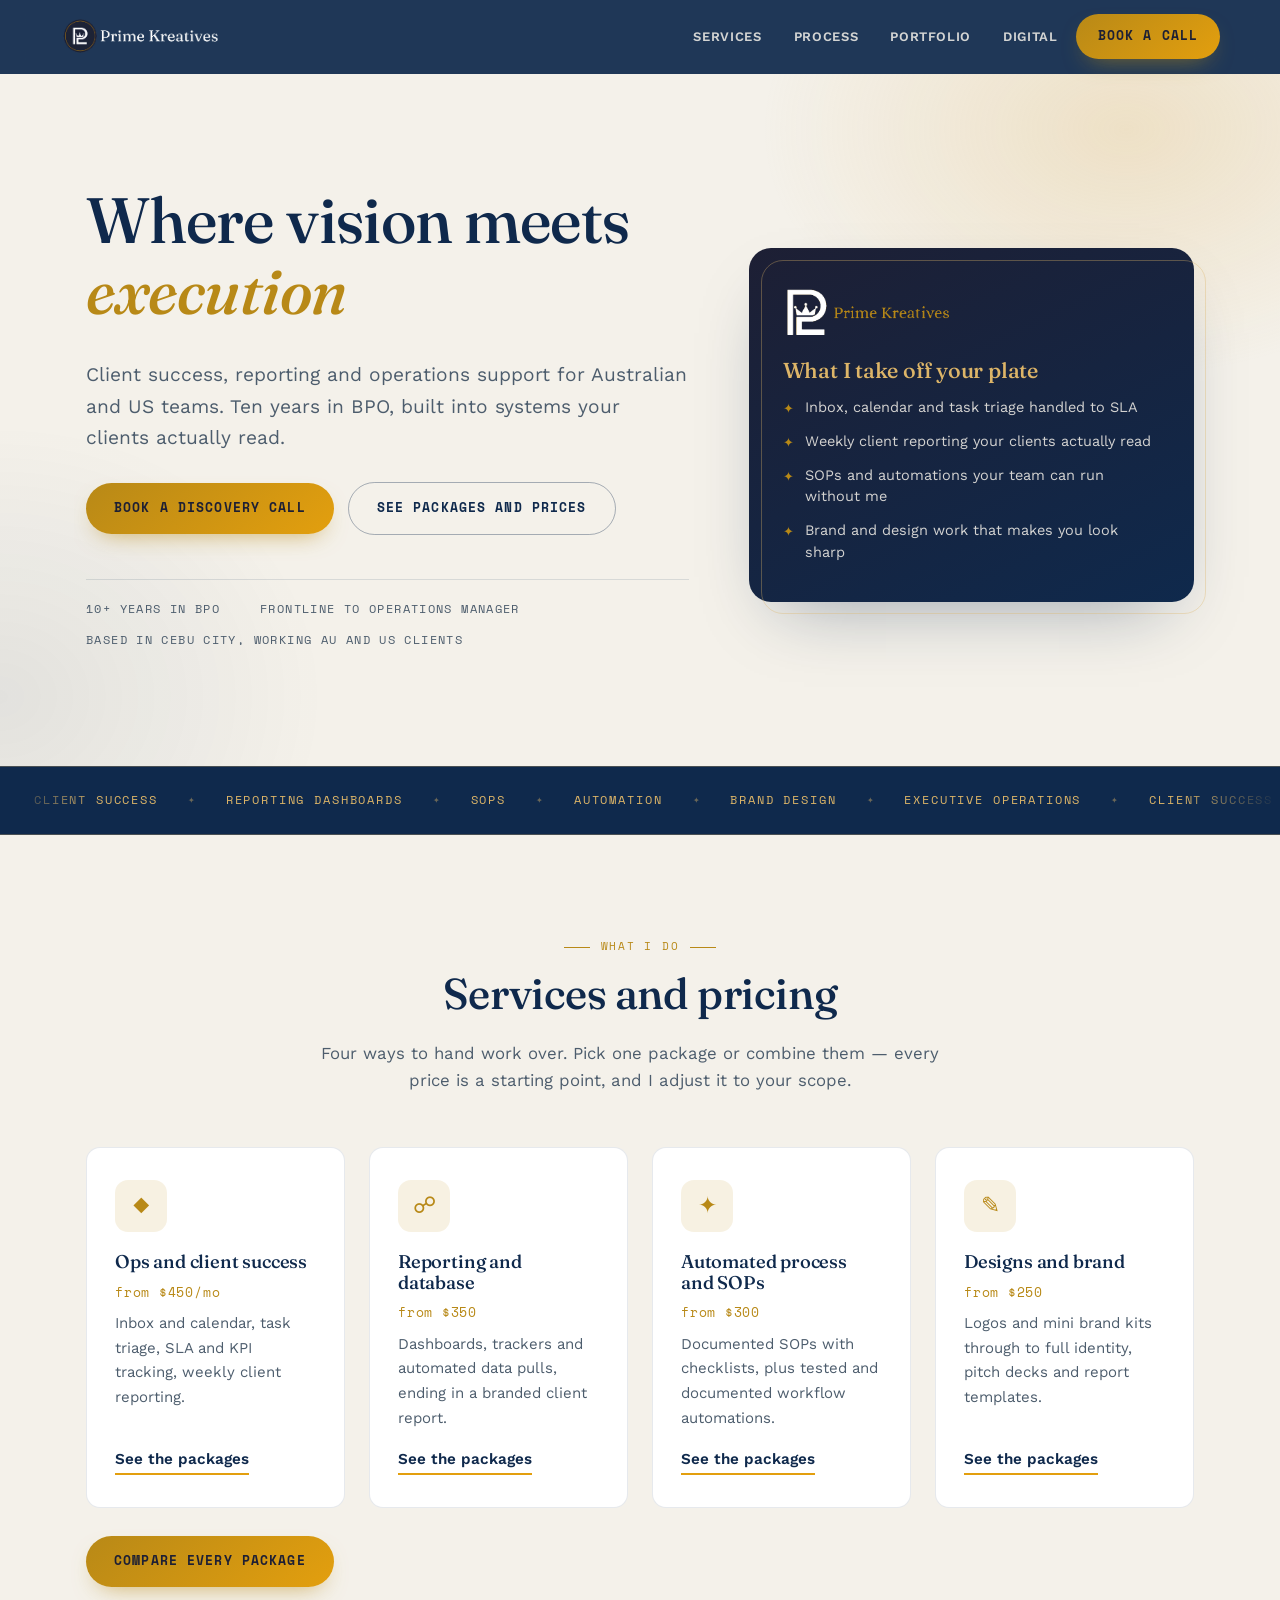
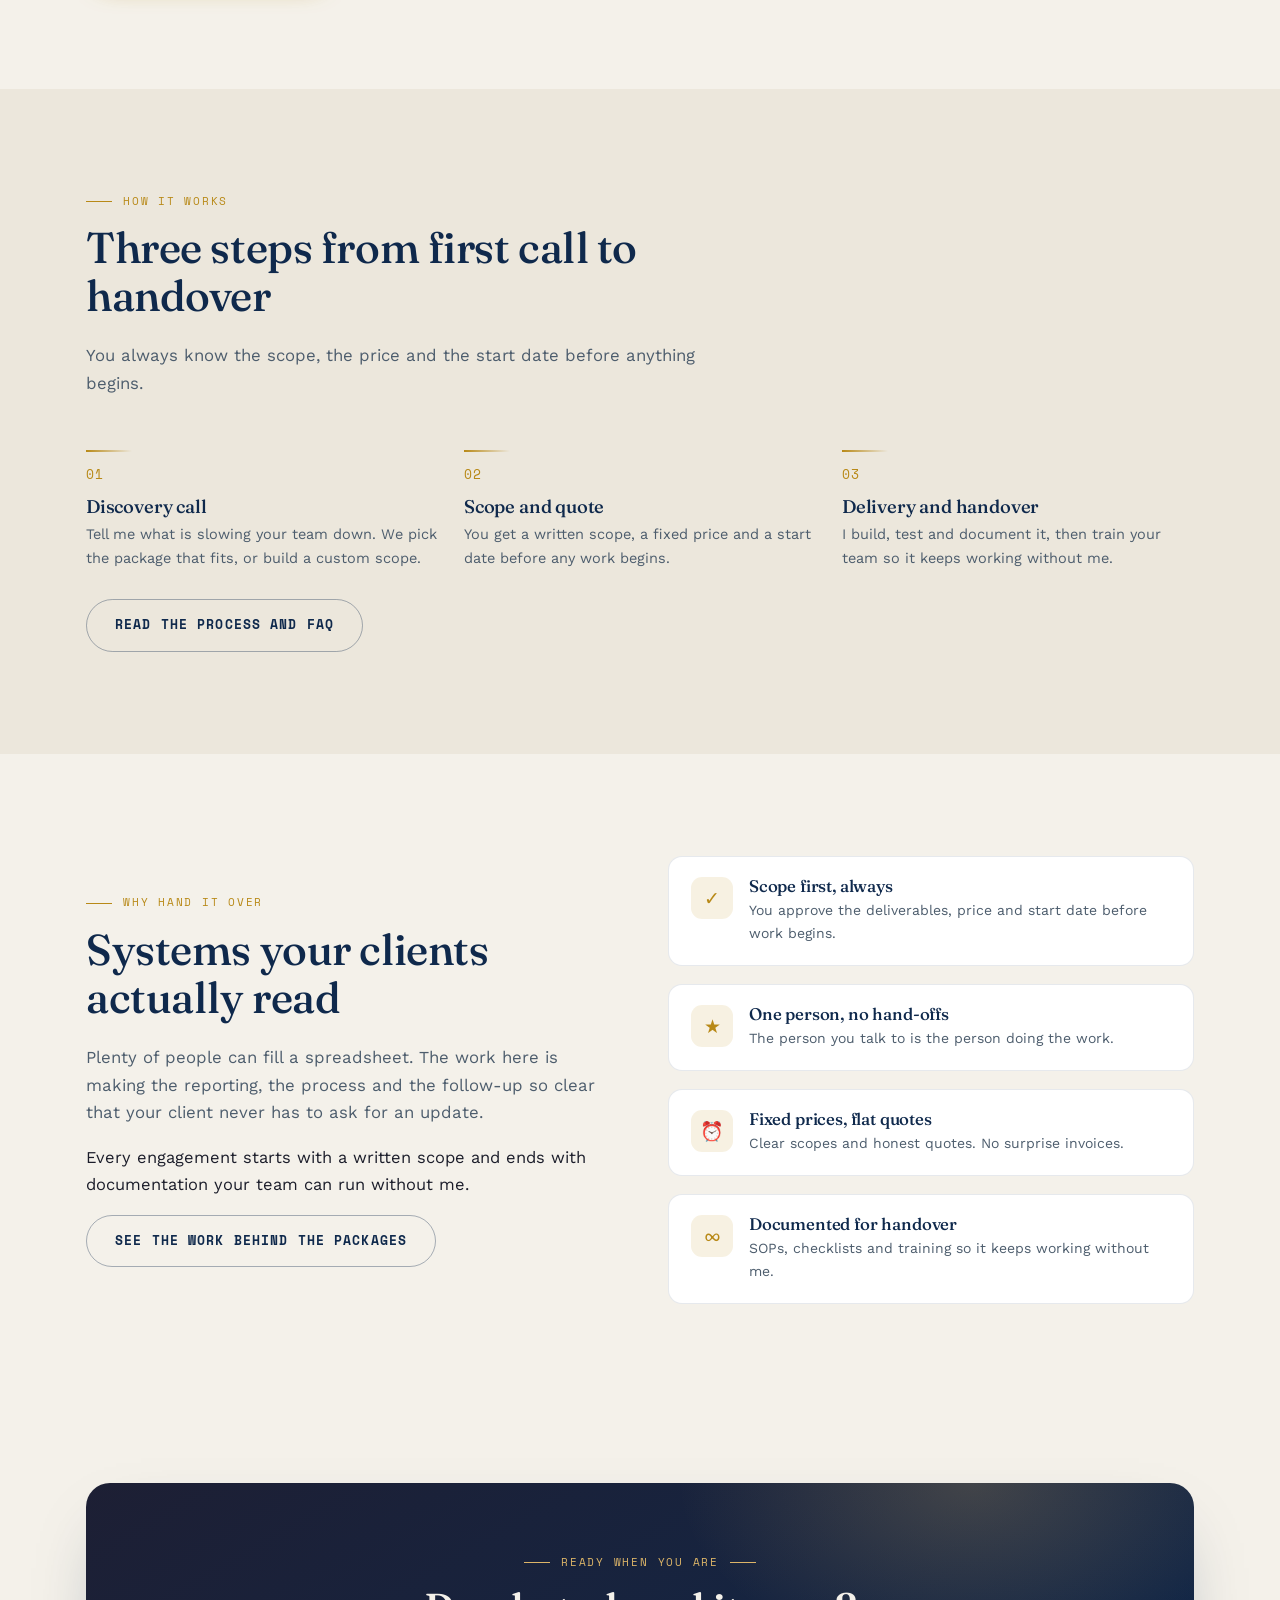
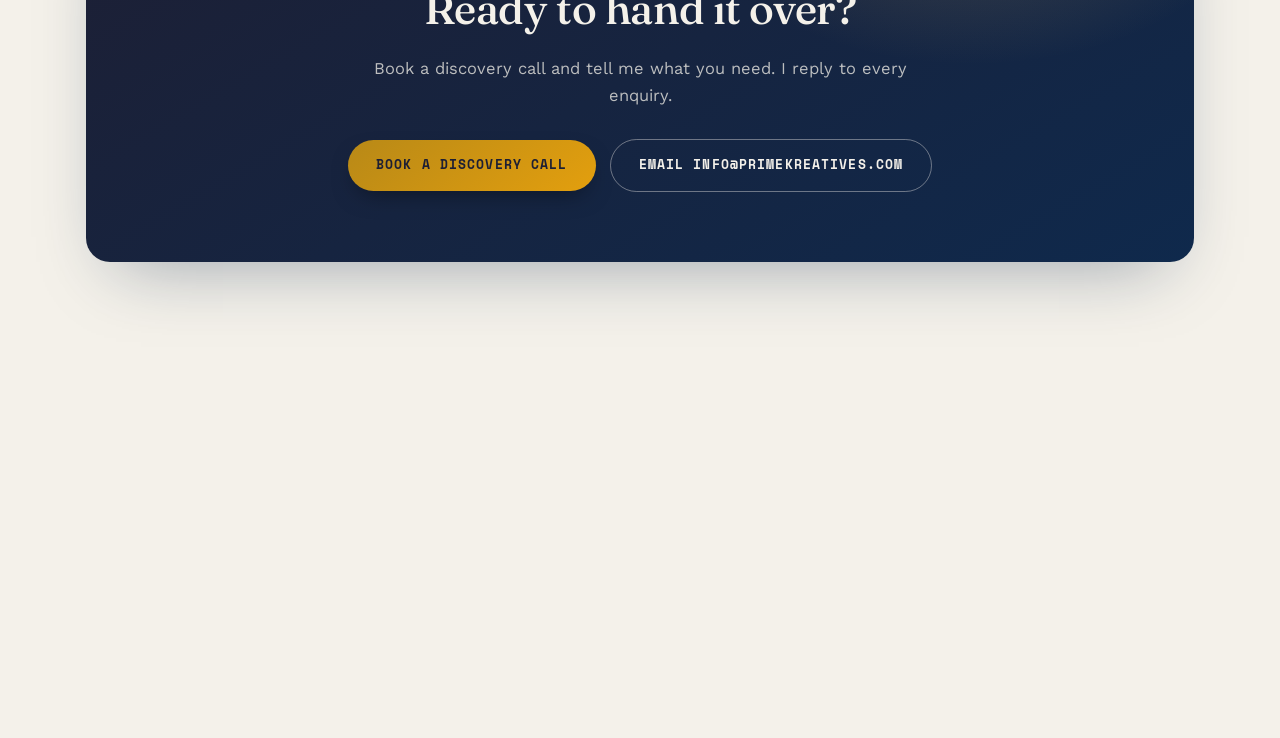
==== index.html @ 19c05b18 "Initial commit - Prime Kreatives V2" ====
<!DOCTYPE html>
<html lang="en">
<head>
<meta charset="utf-8">
<meta name="viewport" content="width=device-width, initial-scale=1">
<title>Prime Kreatives | Where vision meets execution</title>
<meta name="description" content="Client success, reporting dashboards, SOPs, automation and brand design for Australian and US teams. Clear packages from $250. Book a discovery call.">
<link rel="canonical" href="https://primekreatives.com/">
<link rel="icon" href="/assets/favicon.svg" type="image/svg+xml">
<meta property="og:title" content="Prime Kreatives: Where vision meets execution">
<meta property="og:description" content="Client success, reporting, SOPs, automation and brand design with clear package pricing.">
<meta property="og:type" content="website"><meta property="og:url" content="https://primekreatives.com/">
<meta property="og:image" content="https://primekreatives.com/assets/logo-footer.png"><meta name="twitter:card" content="summary">
<link rel="preconnect" href="https://fonts.googleapis.com"><link rel="preconnect" href="https://fonts.gstatic.com" crossorigin>
<link href="https://fonts.googleapis.com/css2?family=Fraunces:ital,opsz,wght@0,9..144,400;0,9..144,500;0,9..144,600;1,9..144,500&family=Work+Sans:wght@400;500;600;700&family=Space+Mono:wght@400;700&display=swap" rel="stylesheet">
<link rel="stylesheet" href="/kit.css">
<script type="application/ld+json">{"@context":"https://schema.org","@type":"ProfessionalService","name":"Prime Kreatives","url":"https://primekreatives.com","email":"info@primekreatives.com","logo":"https://primekreatives.com/assets/logo-footer.png","slogan":"Where vision meets execution","address":{"@type":"PostalAddress","addressLocality":"Cebu City","addressCountry":"PH"}}</script>
</head>
<body data-site="main">
<header class="site-head" id="site-header"></header>
<main id="main">

<section class="hero"><div class="wrap">
<div class="reveal wipe">
<h1>Where vision meets <span class="gold">execution</span></h1>
<p>Client success, reporting and operations support for Australian and US teams. Ten years in BPO, built into systems your clients actually read.</p>
<div class="cta-row"><a class="btn" href="/discovery-call">Book a discovery call</a><a class="btn ghost" href="/services">See packages and prices</a></div>
<ul class="facts"><li>10+ years in BPO</li><li>Frontline to operations manager</li><li>Based in Cebu City, working AU and US clients</li></ul>
</div>
<div class="hero-visual reveal">
<img src="/assets/logo-secondary-reverse.png" alt="Prime Kreatives" width="170" height="53">
<h3>What I take off your plate</h3>
<ul>
<li>Inbox, calendar and task triage handled to SLA</li>
<li>Weekly client reporting your clients actually read</li>
<li>SOPs and automations your team can run without me</li>
<li>Brand and design work that makes you look sharp</li>
</ul>
</div>
</div></section>

<div class="trust-strip" aria-label="Services at a glance"><div class="marquee">
<div class="marquee-track">
<span>Client success</span><span>Reporting dashboards</span><span>SOPs</span><span>Automation</span><span>Brand design</span><span>Executive operations</span>
<span aria-hidden="true">Client success</span><span aria-hidden="true">Reporting dashboards</span><span aria-hidden="true">SOPs</span><span aria-hidden="true">Automation</span><span aria-hidden="true">Brand design</span><span aria-hidden="true">Executive operations</span>
</div>
</div></div>

<section class="sec" id="services"><div class="wrap">
<div class="section-head centered reveal wipe">
<span class="eyebrow centered">What I do</span>
<h2>Services and pricing</h2>
<p>Four ways to hand work over. Pick one package or combine them &mdash; every price is a starting point, and I adjust it to your scope.</p>
</div>
<div class="cards">
<div class="card reveal"><div class="icon">&#9670;</div><h3>Ops and client success</h3><p class="price">from $450/mo</p><p>Inbox and calendar, task triage, SLA and KPI tracking, weekly client reporting.</p><a class="link" href="/services#ops">See the packages</a></div>
<div class="card reveal"><div class="icon">&#9741;</div><h3>Reporting and database</h3><p class="price">from $350</p><p>Dashboards, trackers and automated data pulls, ending in a branded client report.</p><a class="link" href="/services#reporting">See the packages</a></div>
<div class="card reveal"><div class="icon">&#10022;</div><h3>Automated process and SOPs</h3><p class="price">from $300</p><p>Documented SOPs with checklists, plus tested and documented workflow automations.</p><a class="link" href="/services#process">See the packages</a></div>
<div class="card reveal"><div class="icon">&#9998;</div><h3>Designs and brand</h3><p class="price">from $250</p><p>Logos and mini brand kits through to full identity, pitch decks and report templates.</p><a class="link" href="/services#brand">See the packages</a></div>
</div>
<div class="cta-row reveal"><a class="btn" href="/services">Compare every package</a></div>
</div></section>

<section class="sec alt" id="process"><div class="wrap">
<div class="section-head reveal wipe">
<span class="eyebrow">How it works</span>
<h2>Three steps from first call to handover</h2>
<p>You always know the scope, the price and the start date before anything begins.</p>
</div>
<ol class="steps">
<li class="reveal"><h3>Discovery call</h3><p>Tell me what is slowing your team down. We pick the package that fits, or build a custom scope.</p></li>
<li class="reveal"><h3>Scope and quote</h3><p>You get a written scope, a fixed price and a start date before any work begins.</p></li>
<li class="reveal"><h3>Delivery and handover</h3><p>I build, test and document it, then train your team so it keeps working without me.</p></li>
</ol>
<div class="cta-row reveal"><a class="btn ghost" href="/process">Read the process and FAQ</a></div>
</div></section>

<section class="sec"><div class="wrap">
<div class="split">
<div class="reveal wipe">
<span class="eyebrow">Why hand it over</span>
<h2>Systems your clients actually read</h2>
<p class="lead">Plenty of people can fill a spreadsheet. The work here is making the reporting, the process and the follow-up so clear that your client never has to ask for an update.</p>
<p>Every engagement starts with a written scope and ends with documentation your team can run without me.</p>
<a class="btn ghost" href="/portfolio/">See the work behind the packages</a>
</div>
<ul class="value-list reveal">
<li><div class="icon">&#10003;</div><div><h3>Scope first, always</h3><p>You approve the deliverables, price and start date before work begins.</p></div></li>
<li><div class="icon">&#9733;</div><div><h3>One person, no hand-offs</h3><p>The person you talk to is the person doing the work.</p></div></li>
<li><div class="icon">&#9200;</div><div><h3>Fixed prices, flat quotes</h3><p>Clear scopes and honest quotes. No surprise invoices.</p></div></li>
<li><div class="icon">&#8734;</div><div><h3>Documented for handover</h3><p>SOPs, checklists and training so it keeps working without me.</p></div></li>
</ul>
</div>
</div></section>

<section class="sec tight"><div class="wrap">
<div class="cta-band reveal">
<span class="eyebrow centered on-dark">Ready when you are</span>
<h2>Ready to hand it over?</h2>
<p>Book a discovery call and tell me what you need. I reply to every enquiry.</p>
<div class="cta-row">
<a class="btn on-dark" href="/discovery-call">Book a discovery call</a>
<a class="btn ghost on-dark" href="mailto:info@primekreatives.com">Email info@primekreatives.com</a>
</div>
</div>
</div></section>

</main>
<footer class="site-foot" id="site-footer"></footer>
<script src="/kit.js" defer></script>
</body>
</html>
---- kit.css ----
/* Prime Kreatives design kit — shared by the Main site, Portfolio and Digital.
   Visual system and motion ported from the reference build: paper + navy + gold,
   Fraunces / Work Sans / Space Mono, pill buttons, reveal-on-scroll.
   Colours, type, buttons, cards, header, footer, forms, FAQ. Build once. */

:root{
  --navy:#0F294C;--gold:#B88917;--indigo:#1D1F34;--slate:#4D5D6D;--amber:#E39F0E;
  --sand:#DDB568;--paper:#F4F1EA;--paper2:#ECE7DC;--line:#DCD5C4;--ink:#1B1D2A;--white:#fff;
  --font-display:'Fraunces',Georgia,serif;
  --font-body:'Work Sans',-apple-system,BlinkMacSystemFont,'Segoe UI',sans-serif;
  --font-mono:'Space Mono','Courier New',monospace;
  --radius:14px;--radius-sm:9px;
  --shadow:0 14px 40px -18px rgba(15,41,76,.28);
  --shadow-lg:0 30px 70px -30px rgba(15,41,76,.4);
  --wrap:1160px;--ease:cubic-bezier(.16,1,.3,1);
}
*,*::before,*::after{box-sizing:border-box}
html{scroll-behavior:smooth}
body{margin:0;background:var(--paper);color:var(--ink);font:400 16.5px/1.65 var(--font-body);-webkit-font-smoothing:antialiased}
h1,h2,h3,h4{font-family:var(--font-display);font-weight:500;color:var(--navy);letter-spacing:-.01em;line-height:1.12;margin:0 0 .5em}
h1{font-size:clamp(2.3rem,5.2vw,4rem)}
h2{font-size:clamp(1.8rem,3.4vw,2.7rem)}
h3{font-size:1.28rem}
h4{font-size:1rem}
p{margin:0 0 1em;max-width:62ch}
a{color:var(--navy)}
img{max-width:100%;display:block}
button{font-family:inherit;cursor:pointer}
::selection{background:var(--gold);color:#fff}
.wrap{max-width:var(--wrap);margin-inline:auto;padding:0 26px}
main [id]{scroll-margin-top:96px}
.skip{position:absolute;left:-999px}.skip:focus{left:1rem;top:1rem;background:var(--amber);padding:.5rem 1rem;z-index:9}
:focus-visible{outline:3px solid var(--amber);outline-offset:3px}

/* ---------- eyebrow ---------- */
.eyebrow{font-family:var(--font-mono);font-size:11px;letter-spacing:.16em;color:var(--gold);text-transform:uppercase;margin:0 0 14px;display:block}
.eyebrow::before{content:"";width:26px;height:1px;background:var(--gold);display:inline-block;margin-right:11px;vertical-align:middle}
.eyebrow.centered{text-align:center}
.eyebrow.centered::after{content:"";width:26px;height:1px;background:var(--gold);display:inline-block;margin-left:11px;vertical-align:middle}
.eyebrow.on-dark{color:var(--sand)}
.eyebrow.on-dark::before,.eyebrow.on-dark::after{background:var(--sand)}

/* ---------- header ---------- */
.site-head{position:sticky;top:0;z-index:60;background:rgba(15,41,76,.93);backdrop-filter:blur(12px);-webkit-backdrop-filter:blur(12px);border-bottom:1px solid transparent;transition:box-shadow .3s var(--ease),border-color .3s var(--ease),background .3s var(--ease)}
.site-head.scrolled{border-bottom-color:rgba(221,181,104,.3);box-shadow:0 12px 34px -20px rgba(0,0,0,.7)}
.bar{display:flex;flex-wrap:wrap;align-items:center;gap:.75rem 1.5rem;padding:14px 0;transition:padding .35s var(--ease)}
.site-head.scrolled .bar{padding:9px 0}
.brand{display:flex;align-items:center;gap:12px;color:var(--paper);text-decoration:none;flex-shrink:0}
.brand img{display:block;height:40px;width:auto;transform-origin:left center;transition:transform .4s var(--ease)}
.site-head.scrolled .brand img{transform:scale(.86)}
.brand small{font:400 .8rem var(--font-body);color:rgba(244,241,234,.75);border-left:2px solid var(--gold);padding-left:.7rem;line-height:1.2;white-space:nowrap;transition:opacity .35s var(--ease),transform .35s var(--ease),max-width .35s var(--ease);max-width:340px;overflow:hidden}
.site-head.scrolled .brand small{opacity:0;transform:translateX(-8px);max-width:0;padding-left:0;border-left-color:transparent}
.site-head nav{display:flex;flex-wrap:wrap;align-items:center;gap:4px;margin-left:auto}
.site-head nav a{position:relative;display:block;padding:9px 14px;font-size:13px;font-weight:600;letter-spacing:.05em;text-transform:uppercase;color:rgba(244,241,234,.85);text-decoration:none;border-radius:100px;transition:color .15s,background .15s}
.site-head nav a::after{content:"";position:absolute;left:14px;right:14px;bottom:5px;height:1.5px;background:var(--gold);transform:scaleX(0);transform-origin:left center;transition:transform .35s var(--ease);border-radius:2px}
.site-head nav a:hover{color:#fff;background:rgba(255,255,255,.1)}
.site-head nav a:hover::after,.site-head nav a:focus-visible::after{transform:scaleX(1)}
.site-head nav a.cta{background:linear-gradient(140deg,var(--gold),var(--amber));color:var(--indigo);font-family:var(--font-mono);font-size:12.5px;font-weight:700;letter-spacing:.09em;padding:12px 22px;box-shadow:0 10px 24px -12px rgba(184,137,23,.75);transition:transform .18s var(--ease),box-shadow .18s var(--ease)}
.site-head nav a.cta::after{content:none}
.site-head nav a.cta:hover{background:linear-gradient(140deg,var(--gold),var(--amber));color:var(--indigo);transform:translateY(-2px);box-shadow:0 16px 30px -12px rgba(184,137,23,.85)}
.nav-toggle{display:none;flex-direction:column;justify-content:center;align-items:center;gap:5px;margin-left:auto;background:none;border:1.5px solid rgba(244,241,234,.4);border-radius:10px;width:42px;height:42px;color:var(--paper);padding:0;transition:border-color .2s,background .2s}
.nav-toggle:hover{border-color:rgba(244,241,234,.75);background:rgba(255,255,255,.1)}
.nav-toggle span{display:block;width:18px;height:2px;background:currentColor;border-radius:2px;transition:transform .35s var(--ease),opacity .25s var(--ease)}
.site-head[data-open] .nav-toggle span:nth-child(1){transform:translateY(7px) rotate(45deg)}
.site-head[data-open] .nav-toggle span:nth-child(2){opacity:0;transform:scaleX(.4)}
.site-head[data-open] .nav-toggle span:nth-child(3){transform:translateY(-7px) rotate(-45deg)}

/* ---------- buttons ---------- */
.btn{display:inline-flex;align-items:center;gap:9px;background:linear-gradient(140deg,var(--gold),var(--amber));color:var(--indigo);border:none;padding:15px 28px;border-radius:100px;font-family:var(--font-mono);font-size:12.5px;font-weight:700;letter-spacing:.09em;text-transform:uppercase;text-decoration:none;cursor:pointer;transition:transform .18s var(--ease),box-shadow .18s var(--ease),background .18s;box-shadow:0 10px 24px -12px rgba(184,137,23,.75)}
.btn:hover{transform:translateY(-2px);box-shadow:0 16px 30px -12px rgba(184,137,23,.85);color:var(--indigo)}
.btn:active{transform:translateY(0)}
.btn.ghost{background:transparent;color:var(--navy);border:1.5px solid rgba(15,41,76,.35);box-shadow:none}
.btn.ghost:hover{border-color:var(--gold);color:var(--gold);background:#fff;box-shadow:none;transform:translateY(-2px)}
.btn.on-dark{color:var(--indigo);box-shadow:0 10px 24px -10px rgba(0,0,0,.5)}
.btn.ghost.on-dark{background:transparent;color:var(--paper);border-color:rgba(244,241,234,.4);box-shadow:none}
.btn.ghost.on-dark:hover{border-color:var(--sand);color:var(--sand);background:rgba(244,241,234,.05)}
.btn[disabled]{opacity:.6;cursor:progress;transform:none;box-shadow:none}
.cta-row,.hero-cta{display:flex;flex-wrap:wrap;gap:14px;align-items:center;margin-top:1.75rem}

/* ---------- hero / page head ---------- */
.hero{position:relative;padding:clamp(60px,9vw,110px) 0 clamp(60px,8vw,100px);overflow:hidden;background:
  radial-gradient(560px 380px at 88% 8%,rgba(221,181,104,.28),transparent 65%),
  radial-gradient(500px 420px at 0% 90%,rgba(15,41,76,.08),transparent 65%),var(--paper)}
.hero .wrap{position:relative;display:grid;grid-template-columns:1.15fr .85fr;gap:60px;align-items:center}
.hero h1{max-width:14ch}
.hero h1 .gold,.page-head h1 .gold{color:var(--gold);font-style:italic}
.hero p{color:var(--slate);font-size:clamp(1.05rem,1.6vw,1.2rem);max-width:52ch}
.facts,.hero-stats{display:flex;gap:38px;margin-top:52px;flex-wrap:wrap;list-style:none;padding:0}
.facts{padding-top:1.25rem;border-top:1px solid rgba(15,41,76,.12);gap:.75rem 2.5rem;margin-top:2.75rem}
.facts li{font-family:var(--font-mono);font-size:11.5px;letter-spacing:.12em;text-transform:uppercase;color:var(--slate)}
.stat strong{display:block;font-family:var(--font-display);font-size:2rem;font-weight:600;color:var(--navy);line-height:1}
.stat span{font-family:var(--font-mono);font-size:10.5px;letter-spacing:.12em;text-transform:uppercase;color:var(--slate)}

/* hero visual card */
.hero-visual{position:relative;isolation:isolate;background:linear-gradient(155deg,var(--indigo),var(--navy));border-radius:22px;padding:38px 34px;color:var(--paper);box-shadow:var(--shadow-lg)}
.hero-visual::after{content:"";position:absolute;inset:12px -12px -12px 12px;border:1px solid rgba(221,181,104,.35);border-radius:22px;z-index:-1}
.hero-visual img{width:170px;margin-bottom:20px}
.hero-visual h3{color:var(--sand);font-size:1.35rem;margin-bottom:14px}
.hero-visual ul{list-style:none;margin:0;padding:0;display:grid;gap:12px}
.hero-visual li{display:flex;gap:11px;align-items:flex-start;font-size:14.5px;color:rgba(244,241,234,.85);line-height:1.5}
.hero-visual li::before{content:"\2726";color:var(--gold);flex-shrink:0;font-size:13px;margin-top:2px}

.page-head{padding:clamp(52px,7vw,86px) 0 clamp(40px,5vw,64px);border-bottom:1px solid rgba(15,41,76,.08);
  background:radial-gradient(520px 320px at 90% 0%,rgba(221,181,104,.24),transparent 65%),var(--paper)}
.page-head h1{margin-bottom:14px;font-size:clamp(2.2rem,5vw,3.4rem);max-width:18ch}
.page-head p{color:var(--slate);font-size:1.1rem;max-width:58ch;margin:0}
.page-head .crumb{font-size:.9rem;color:var(--gold);margin:0 0 .75rem}
.page-head .crumb a{color:var(--gold)}

/* ---------- sections ---------- */
.sec{padding:clamp(64px,8vw,104px) 0}
.sec.tight{padding:clamp(48px,6vw,76px) 0}
.alt{background:var(--paper2)}
.lead{color:var(--slate);font-size:1.05rem}
.section-head{max-width:640px;margin-bottom:52px}
.section-head.centered{margin-inline:auto;text-align:center}
.section-head p{color:var(--slate);font-size:1.05rem}
.band{background:linear-gradient(150deg,var(--indigo) 0%,var(--navy) 90%);color:var(--paper)}
.band h2{color:var(--paper)}
.band p{color:rgba(244,241,234,.78)}

/* ---------- cards ---------- */
.cards{display:grid;grid-template-columns:repeat(auto-fit,minmax(min(100%,235px),1fr));gap:24px;margin-top:2rem}
.card{background:#fff;border:1px solid rgba(15,41,76,.1);border-radius:var(--radius);padding:32px 28px;display:flex;flex-direction:column;transition:transform .22s var(--ease),box-shadow .22s var(--ease),border-color .22s}
.card:hover{transform:translateY(-5px);box-shadow:var(--shadow);border-color:rgba(184,137,23,.45)}
.card .icon{width:52px;height:52px;border-radius:13px;display:flex;align-items:center;justify-content:center;background:rgba(184,137,23,.12);color:var(--gold);font-size:23px;margin-bottom:20px}
.card h3{font-size:1.15rem;margin-bottom:9px}
.card .price{font-family:var(--font-mono);font-size:13px;letter-spacing:.06em;color:var(--gold);margin:0 0 .5rem}
.card p{color:var(--slate);font-size:15px;margin-bottom:1rem}
.card .link{margin-top:auto;font-weight:600;font-size:.95rem;text-decoration:none;color:var(--navy);border-bottom:2px solid var(--amber);align-self:flex-start;padding-bottom:.1rem;transition:color .15s}
.card .link:hover{color:var(--gold)}

/* ---------- process steps ---------- */
.steps{counter-reset:step;list-style:none;padding:0;margin:2rem 0 0;display:grid;grid-template-columns:repeat(auto-fit,minmax(240px,1fr));gap:26px}
.steps li{counter-increment:step;position:relative;padding-top:14px}
.steps li::before{content:"0" counter(step);font-family:var(--font-mono);font-size:13px;color:var(--gold);letter-spacing:.1em;display:block;margin-bottom:12px}
.steps li::after{content:"";position:absolute;top:0;left:0;width:46px;height:2px;background:linear-gradient(90deg,var(--gold),transparent)}
.steps h3{font-size:1.15rem;margin:.35rem 0}
.steps p{font-size:14.5px;color:var(--slate);margin:0}

/* ---------- pricing ---------- */
.groups{display:grid;grid-template-columns:repeat(auto-fit,minmax(min(100%,470px),1fr));gap:2.5rem 3rem;margin-top:2rem}
.group h3{display:flex;justify-content:space-between;gap:1rem;border-bottom:2px solid var(--navy);padding-bottom:.5rem}
.group h3 span{font:400 .9rem var(--font-body);color:var(--slate)}
.ledger{list-style:none;margin:0;padding:0}
.ledger>li{display:grid;grid-template-columns:1fr auto;gap:.15rem 1rem;padding:.9rem 0;border-bottom:1px solid var(--line)}
.ledger>li:last-child{border-bottom:0}
.ledger b{font-family:var(--font-display);font-size:1.1rem;color:var(--navy);font-weight:600}
.ledger>li>span{grid-column:1;color:var(--slate);font-size:.97rem}
.ledger>li>em{grid-column:2;grid-row:1/3;align-self:center;font:600 1.4rem var(--font-display);font-style:normal;color:var(--navy);white-space:nowrap}
.ledger>li>em small{display:block;font:400 .72rem/1.3 var(--font-body);color:var(--slate);letter-spacing:0;margin-top:.15rem}
.ledger>li>ul{grid-column:1;margin:.55rem 0 0;padding:0;list-style:none;display:grid;gap:.32rem;font-size:.93rem;color:var(--slate);line-height:1.5}
.ledger>li>ul>li{display:flex;gap:.55rem;align-items:flex-start}
.ledger>li>ul>li::before{content:"\2713";color:var(--gold);font-weight:700;flex:none}
.ledger .best{display:inline-block;margin-left:.55rem;font-family:var(--font-mono);font-size:9.5px;font-weight:700;letter-spacing:.1em;text-transform:uppercase;background:var(--gold);color:#fff;padding:.25rem .6rem;border-radius:100px;vertical-align:middle}

.price-grid{display:grid;grid-template-columns:repeat(3,1fr);gap:26px;align-items:stretch;margin-top:2rem}
.price-card{background:#fff;border:1px solid rgba(15,41,76,.12);border-radius:18px;padding:36px 30px;display:flex;flex-direction:column;transition:transform .22s var(--ease),box-shadow .22s var(--ease)}
.price-card:hover{transform:translateY(-5px);box-shadow:var(--shadow)}
.price-card.featured{background:linear-gradient(155deg,var(--indigo),var(--navy));border-color:rgba(221,181,104,.4);color:var(--paper);box-shadow:var(--shadow-lg)}
.price-card.featured h3{color:var(--paper)}
.price-card.featured li{color:rgba(244,241,234,.82)}
.price-card.featured .tag,.price-card.featured .amount{color:var(--sand)}
.price-card.featured .sub{color:rgba(244,241,234,.65)}
.price-card .tag{font-family:var(--font-mono);font-size:10.5px;letter-spacing:.14em;text-transform:uppercase;color:var(--gold);margin-bottom:10px;display:block}
.price-card .amount{font-family:var(--font-display);font-size:2.5rem;font-weight:600;color:var(--navy);line-height:1;margin-bottom:4px}
.price-card .amount small{font-size:.9rem;font-family:var(--font-body);font-weight:400;color:var(--slate)}
.price-card .sub{font-size:13.5px;color:var(--slate);margin-bottom:22px}
.price-card ul{list-style:none;margin:0 0 28px;padding:0;display:grid;gap:11px;font-size:14.5px;color:var(--slate)}
.price-card li{display:flex;gap:10px;align-items:flex-start;line-height:1.5}
.price-card li::before{content:"\2713";color:var(--gold);font-weight:700;flex-shrink:0}
.price-card .btn{margin-top:auto;justify-content:center}

/* ---------- FAQ ---------- */
.faq{margin-top:1.75rem;display:grid;gap:14px;max-width:780px}
.faq.centered{margin-inline:auto}
.faq details{background:#fff;border:1px solid rgba(15,41,76,.12);border-radius:var(--radius);padding:0 24px;transition:border-color .18s}
.faq details[open]{border-color:rgba(184,137,23,.5)}
.faq summary{cursor:pointer;padding:20px 0;font-family:var(--font-display);font-size:1.08rem;font-weight:500;color:var(--navy);list-style:none;position:relative;display:flex;justify-content:space-between;align-items:center;gap:16px}
.faq summary::-webkit-details-marker{display:none}
.faq summary::after{content:"+";font-family:var(--font-mono);color:var(--gold);font-size:1.3rem;flex-shrink:0;transition:transform .2s;line-height:1}
.faq details[open] summary::after{transform:rotate(45deg)}
.faq details p{padding:0 0 22px;color:var(--slate);font-size:15px;margin:0;max-width:70ch}

/* ---------- trust strip (navy, words animate toward the next panel) ---------- */
.trust-strip{background:var(--navy);border-block:1px solid rgba(221,181,104,.28);padding:24px 0;overflow:hidden}
.marquee{display:block;overflow:hidden;-webkit-mask-image:linear-gradient(90deg,transparent,#000 8%,#000 92%,transparent);mask-image:linear-gradient(90deg,transparent,#000 8%,#000 92%,transparent)}
.marquee-track{display:flex;width:max-content;gap:0;animation:marquee 34s linear infinite}
.marquee:hover .marquee-track{animation-play-state:paused}
.marquee-track span{font-family:var(--font-mono);font-size:11.5px;letter-spacing:.16em;text-transform:uppercase;color:var(--sand);padding:0 34px;position:relative;white-space:nowrap;flex:none}
.marquee-track span::after{content:"\2726";position:absolute;right:-5px;top:50%;transform:translateY(-50%);color:rgba(221,181,104,.45);font-size:8px}
@keyframes marquee{from{transform:translateX(0)}to{transform:translateX(-50%)}}

/* ---------- value list / quotes ---------- */
.value-list{display:grid;gap:18px;margin:0;padding:0;list-style:none}
.value-list li{display:flex;gap:16px;align-items:flex-start;background:#fff;border:1px solid rgba(15,41,76,.1);border-radius:var(--radius);padding:20px 22px;transition:transform .22s var(--ease),box-shadow .22s var(--ease)}
.value-list li:hover{transform:translateY(-3px);box-shadow:var(--shadow)}
.value-list .icon{width:42px;height:42px;border-radius:11px;flex-shrink:0;background:rgba(184,137,23,.12);color:var(--gold);display:flex;align-items:center;justify-content:center;font-size:19px}
.value-list h3{font-size:1.05rem;margin-bottom:3px}
.value-list p{font-size:14px;color:var(--slate);margin:0}

.quote-grid{display:grid;grid-template-columns:repeat(3,1fr);gap:24px;margin-top:2rem}
.quote{background:#fff;border:1px solid rgba(15,41,76,.1);border-radius:var(--radius);padding:30px 28px;display:flex;flex-direction:column;transition:transform .22s var(--ease),box-shadow .22s var(--ease)}
.quote:hover{transform:translateY(-5px);box-shadow:var(--shadow)}
.quote .mark{font-family:var(--font-display);font-size:3rem;line-height:.6;color:var(--sand);margin-bottom:16px}
.quote p{font-size:15px;color:var(--slate);font-style:italic;margin-bottom:20px}
.quote .who{display:flex;align-items:center;gap:12px;margin-top:auto}
.quote .who .avatar{width:42px;height:42px;border-radius:50%;flex-shrink:0;background:linear-gradient(140deg,var(--navy),var(--gold));color:#fff;display:flex;align-items:center;justify-content:center;font-family:var(--font-mono);font-size:13px;font-weight:700}
.quote .who strong{display:block;font-size:14px;color:var(--navy);font-weight:600}
.quote .who span{font-size:12.5px;color:var(--slate)}

/* ---------- CTA band ---------- */
.cta-band{background:linear-gradient(150deg,var(--indigo),var(--navy));color:var(--paper);border-radius:24px;padding:clamp(46px,6vw,70px);text-align:center;position:relative;overflow:hidden;box-shadow:var(--shadow-lg)}
.cta-band::before{content:"";position:absolute;inset:0;background:radial-gradient(420px 260px at 80% 0%,rgba(221,181,104,.22),transparent 70%)}
.cta-band>*{position:relative}
.cta-band h2{color:var(--paper);max-width:22ch;margin-inline:auto}
.cta-band p{color:rgba(244,241,234,.75);max-width:54ch;margin-inline:auto;margin-bottom:30px}
.cta-band .cta-row,.cta-band .hero-cta{justify-content:center}

/* ---------- split ---------- */
.split{display:grid;grid-template-columns:1fr 1fr;gap:56px;align-items:center}

/* ---------- forms ---------- */
.form-card{background:#fff;border:1px solid rgba(15,41,76,.12);border-radius:var(--radius);padding:clamp(1.25rem,3vw,2rem);box-shadow:var(--shadow)}
.form-card h2{font-size:1.5rem;margin-bottom:.25rem}
.form-card .form-note{font-size:13px;color:var(--slate);background:rgba(184,137,23,.08);border-left:3px solid var(--gold);padding:12px 16px;border-radius:0 var(--radius-sm) var(--radius-sm) 0;margin-bottom:1.25rem}
.grid{display:grid;grid-template-columns:1fr 1fr;gap:18px}
.field{display:flex;flex-direction:column;gap:7px}
.field.full{grid-column:1/-1}
label{font-family:var(--font-mono);font-size:10.5px;letter-spacing:.12em;text-transform:uppercase;color:var(--slate);font-weight:400}
label .req{color:var(--gold)}
input,select,textarea{font:400 15px var(--font-body);color:var(--ink);background:#fff;border:1.5px solid rgba(15,41,76,.18);border-radius:var(--radius-sm);padding:13px 15px;width:100%;transition:border-color .15s,box-shadow .15s}
textarea{min-height:130px;resize:vertical;line-height:1.55}
input:focus,select:focus,textarea:focus{outline:none;border-color:var(--gold);box-shadow:0 0 0 3px rgba(184,137,23,.15)}
input::placeholder,textarea::placeholder{color:#9a9384}
.hp{position:absolute;left:-9999px;width:1px;height:1px;overflow:hidden}
.submit-row{margin-top:1.25rem;display:flex;align-items:center;gap:1rem;flex-wrap:wrap}
.form-sent{background:rgba(46,125,79,.1);border:1.5px solid rgba(46,125,79,.4);color:#225e3c;border-radius:var(--radius);padding:20px 24px;margin-bottom:22px}
.form-sent h3{font-size:1.25rem;margin-bottom:.4rem;color:#225e3c}
.form-sent p{font-size:15px;color:#225e3c;margin-bottom:0;max-width:none}
.form-sent .btn{margin-top:1.1rem}
.points{list-style:none;margin:1.5rem 0 0;padding:0;display:grid;gap:12px}
.points li{display:flex;gap:11px;align-items:flex-start;font-size:14.5px;color:rgba(244,241,234,.85);line-height:1.5}
.points li::before{content:"\2726";color:var(--gold);flex:none}
.contact-list{margin-top:1.75rem;padding-top:1.25rem;border-top:1px solid rgba(15,41,76,.14);display:grid;gap:.5rem;font-size:.97rem;color:var(--slate)}
.contact-list a{color:var(--gold)}

/* ---------- footer (layout & styling carried over from the original site) ---------- */
.site-foot{background:var(--indigo);color:rgba(244,241,234,.62);border-top:1px solid rgba(221,181,104,.18);font-size:.95rem}
.foot-grid{display:grid;grid-template-columns:1.3fr 1fr 1fr;gap:36px;padding-block:52px 36px}
.foot-brand>img{display:block;width:240px;max-width:100%;height:auto}
.foot-bio{font-size:13.5px;line-height:1.6;margin-top:14px;max-width:340px;color:rgba(244,241,234,.62)}
.foot-social{display:flex;gap:10px;margin-top:18px}
.foot-social a{width:40px;height:40px;border-radius:50%;border:1px solid rgba(221,181,104,.4);display:flex;align-items:center;justify-content:center;transition:background .15s,transform .15s}
.foot-social a:hover{background:rgba(221,181,104,.15);transform:translateY(-2px)}
.foot-social img,.foot-social svg{width:19px;height:19px;display:block}
.foot-h{font:400 11px/1.4 var(--font-mono);letter-spacing:.14em;text-transform:uppercase;color:var(--sand);margin-bottom:16px}
.foot-links{list-style:none;display:grid;gap:10px;font-size:14px;margin:0;padding:0}
.foot-links a{color:rgba(244,241,234,.7);text-decoration:none;transition:color .15s}
.foot-links a:hover{color:var(--sand)}
.foot-contact{display:grid;gap:10px;font-size:14px;color:rgba(244,241,234,.7)}
.foot-contact a{color:rgba(244,241,234,.7);text-decoration:none;transition:color .15s}
.foot-contact a:hover{color:var(--sand)}
.foot-base{border-top:1px solid rgba(244,241,234,.1);padding:20px 0;font:400 11px/1.6 var(--font-mono);letter-spacing:.06em;text-align:center;color:rgba(244,241,234,.45)}
.foot-base span{color:var(--sand)}
.foot-base a{color:var(--sand);text-decoration:none}
.foot-base a:hover{text-decoration:underline}

/* ---------- footer curtain ----------
   The footer is pinned under main; as the page ends, main lifts away and
   reveals it. Disabled under reduced motion (static flow). */
main{position:relative;z-index:1;background:var(--paper)}
.site-foot{position:sticky;bottom:0;z-index:-1}

/* ---------- reveal on scroll ----------
   Signature polish: fade + rise on expo-out easing, staggered by sibling
   index (the --d delay is set in kit.js). Text blocks add .wipe for a
   masked clip-path uncover. The wipe ends on a negative bottom inset so
   descenders and serif overshoot are never clipped. */
.reveal{opacity:0;transform:translateY(26px);transition:opacity .8s var(--ease),transform .8s var(--ease);transition-delay:var(--d,0ms)}
.reveal.in{opacity:1;transform:none}
.reveal.wipe{clip-path:inset(0 0 100% 0);transition:opacity .8s var(--ease),transform .8s var(--ease),clip-path .95s var(--ease);transition-delay:var(--d,0ms)}
.reveal.wipe.in{clip-path:inset(-2% -2% -8% -2%)}

/* ---------- responsive ---------- */
@media (max-width:1000px){
  .hero .wrap{grid-template-columns:1fr;gap:44px}
  .hero-visual{max-width:520px}
  .price-grid,.quote-grid{grid-template-columns:repeat(2,1fr)}
  .split{grid-template-columns:1fr;gap:36px}
}
@media (max-width:880px){
  .groups{grid-template-columns:1fr}
}
@media (max-width:820px){
  .nav-toggle{display:flex}
  .site-head nav{display:none;position:absolute;top:100%;left:0;right:0;flex-direction:column;align-items:stretch;gap:2px;background:var(--navy);border-bottom:1px solid rgba(221,181,104,.3);box-shadow:0 24px 44px -22px rgba(0,0,0,.7);padding:12px 26px 20px;margin:0}
  .site-head nav a{padding:13px 14px;border-radius:10px}
  .site-head nav a.cta{margin-top:10px;text-align:center;justify-content:center;border-radius:100px}
  .site-head[data-open] nav{display:flex}
  .brand small{display:none}
}
@media (max-width:760px){
  .foot-grid{grid-template-columns:1fr;padding-block:40px 28px}
  .price-grid,.quote-grid,.grid{grid-template-columns:1fr}
  .facts{gap:.6rem 1.6rem}
  .hero-stats{gap:26px}
  .cta-band{border-radius:18px}
}
@media (max-width:640px){
  .ledger>li{grid-template-columns:1fr}
  .ledger>li>em{grid-column:1;grid-row:auto;justify-self:start;margin-top:.2rem}
  .ledger>li>em small{display:inline;margin-left:.35rem}
}
@media (prefers-reduced-motion:reduce){
  .reveal{opacity:1;transform:none;transition:none}
  .reveal.wipe{clip-path:none}
  .marquee-track{animation:none}
  main{position:static}
  .site-foot{position:static}
  html{scroll-behavior:auto}
  *{transition:none!important}
}
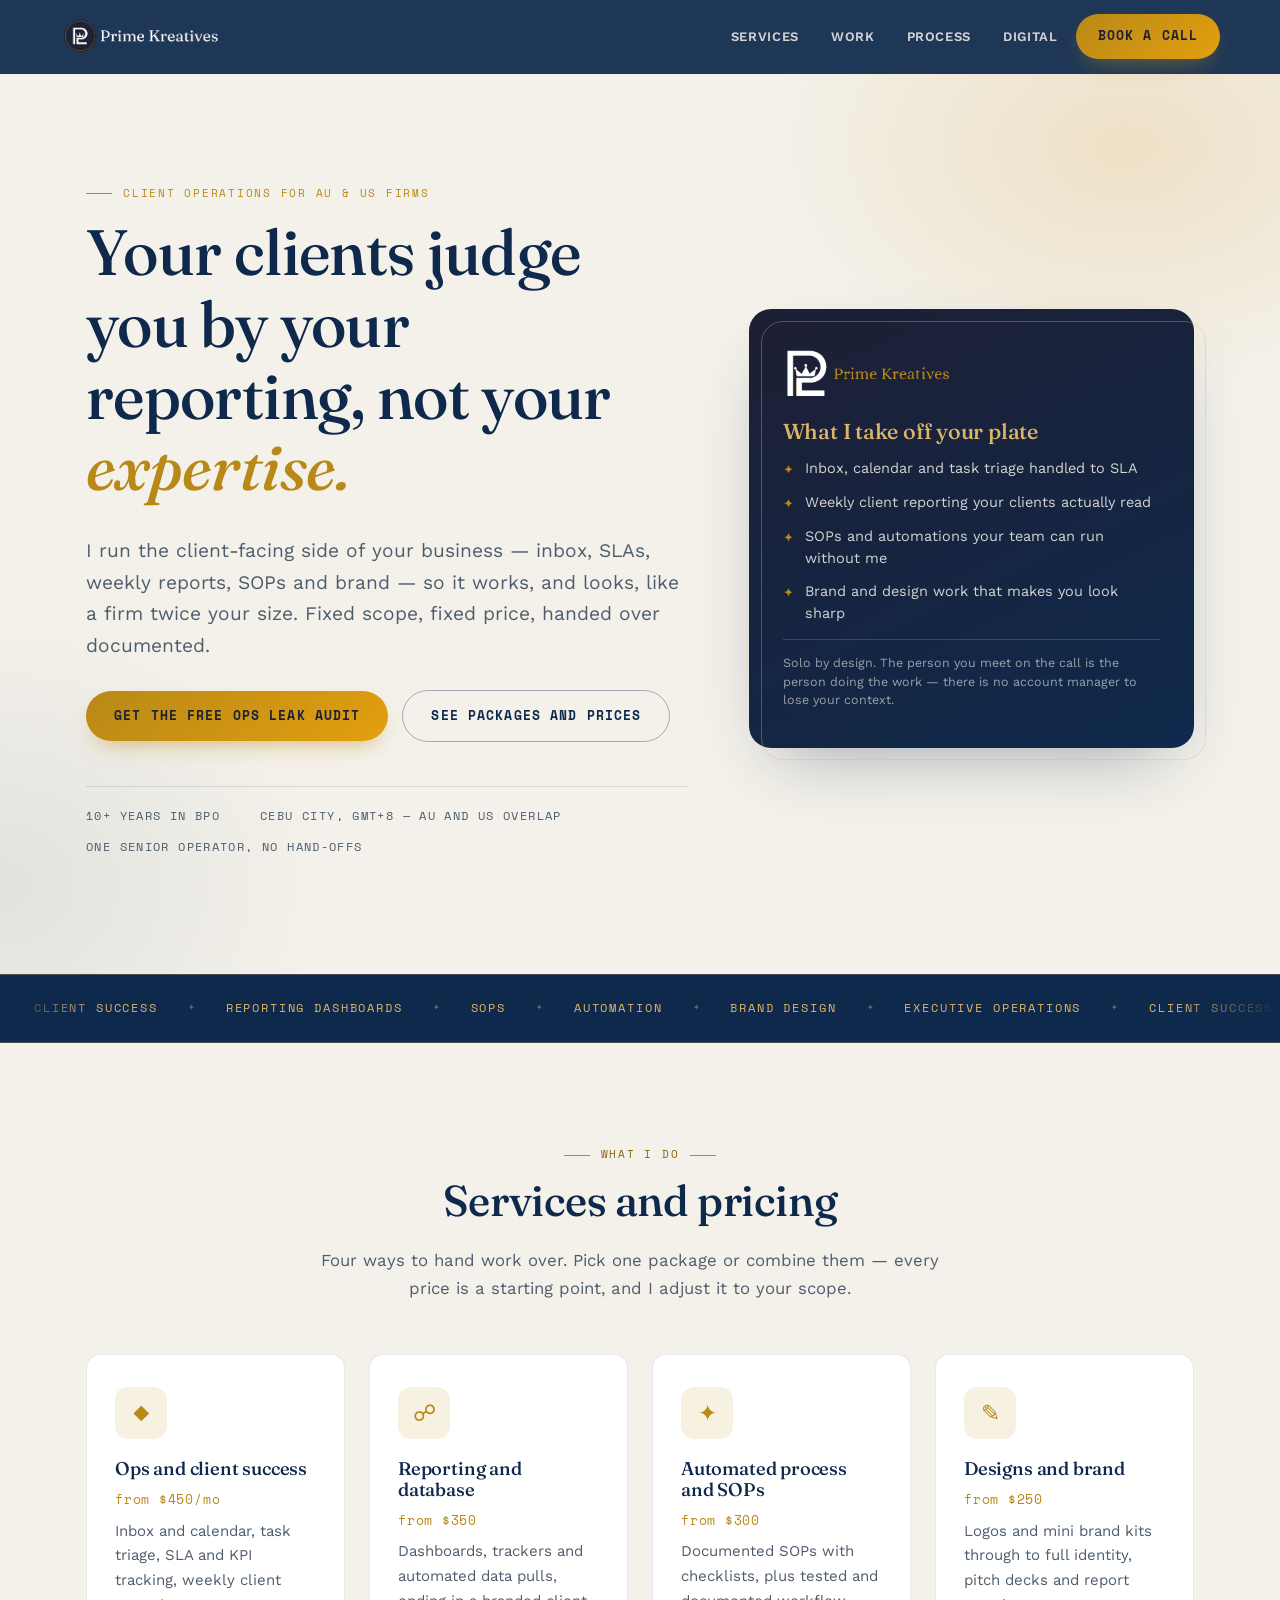
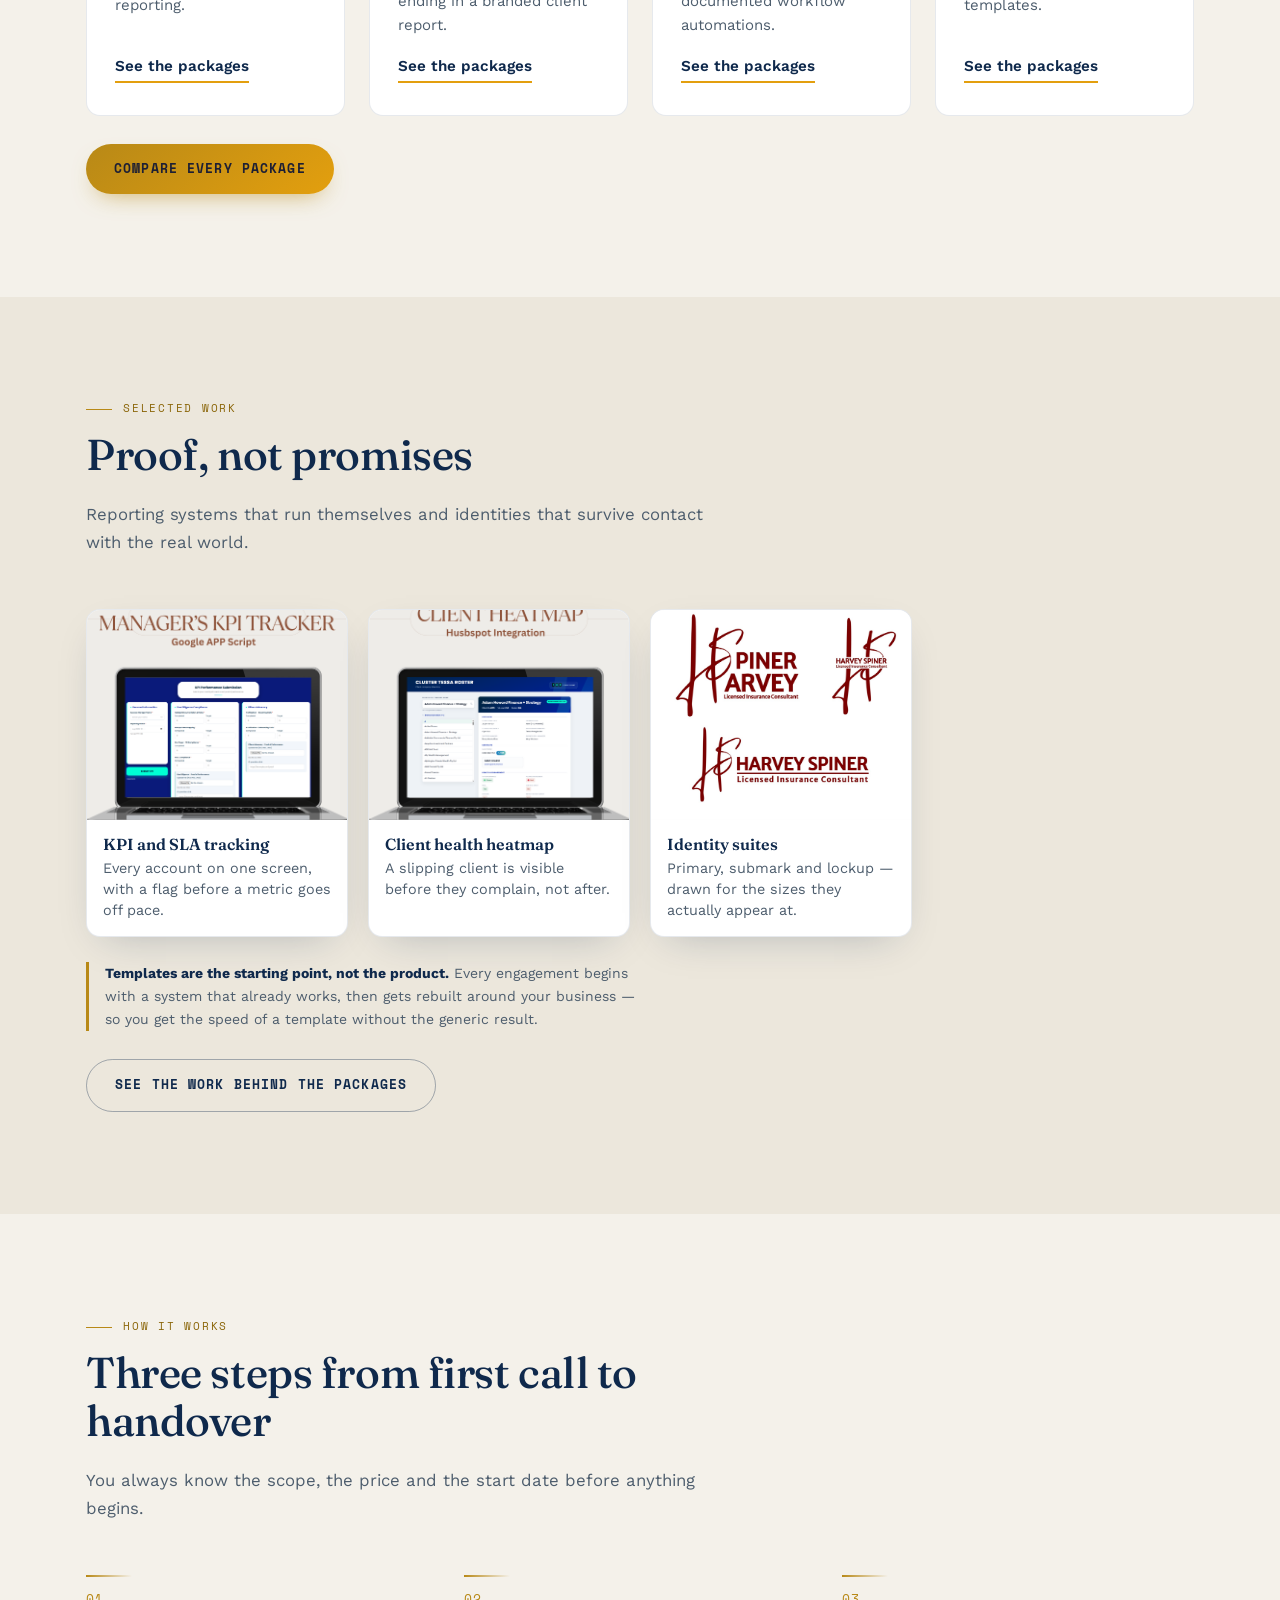
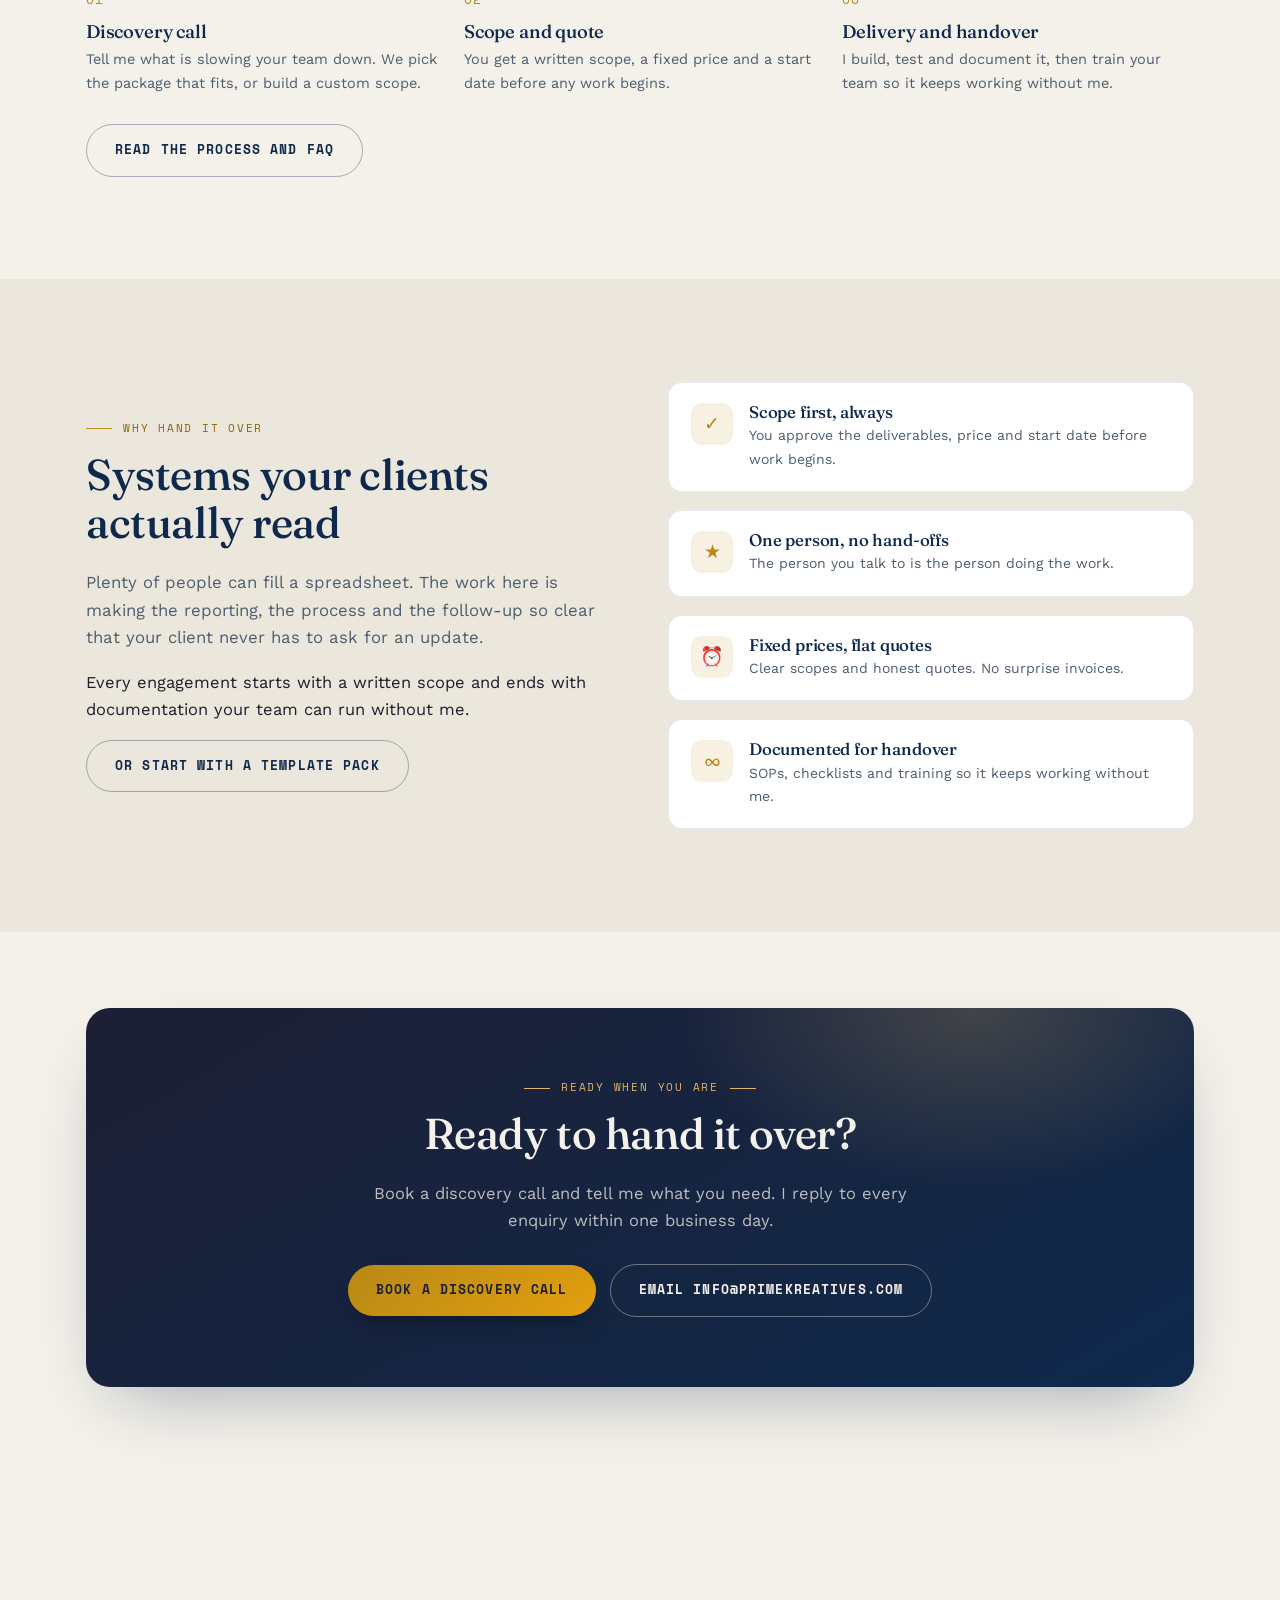
==== commit dd11ba4c: "Ship the missing site: booking, process, portfolio, digital, 404 - Add /discovery-call with a workin" ====
--- a/index.html
+++ b/index.html
@@ -3,18 +3,31 @@
 <head>
 <meta charset="utf-8">
 <meta name="viewport" content="width=device-width, initial-scale=1">
-<title>Prime Kreatives | Where vision meets execution</title>
-<meta name="description" content="Client success, reporting dashboards, SOPs, automation and brand design for Australian and US teams. Clear packages from $250. Book a discovery call.">
+<title>Prime Kreatives | Client operations for AU and US firms</title>
+<meta name="description" content="Client success, reporting, SOPs, automation and brand for Australian and US firms. Fixed-scope packages from $250, documented handover, one senior operator. Free Ops Leak Audit.">
 <link rel="canonical" href="https://primekreatives.com/">
 <link rel="icon" href="/assets/favicon.svg" type="image/svg+xml">
-<meta property="og:title" content="Prime Kreatives: Where vision meets execution">
-<meta property="og:description" content="Client success, reporting, SOPs, automation and brand design with clear package pricing.">
+<meta property="og:title" content="Prime Kreatives — your clients judge you by your reporting">
+<meta property="og:description" content="Client success, reporting, SOPs, automation and brand with clear package pricing. Fixed scope, fixed price, documented handover.">
 <meta property="og:type" content="website"><meta property="og:url" content="https://primekreatives.com/">
-<meta property="og:image" content="https://primekreatives.com/assets/logo-footer.png"><meta name="twitter:card" content="summary">
+<meta property="og:image" content="https://primekreatives.com/assets/opt/harvey-spiner-suite.jpg"><meta name="twitter:card" content="summary_large_image">
 <link rel="preconnect" href="https://fonts.googleapis.com"><link rel="preconnect" href="https://fonts.gstatic.com" crossorigin>
 <link href="https://fonts.googleapis.com/css2?family=Fraunces:ital,opsz,wght@0,9..144,400;0,9..144,500;0,9..144,600;1,9..144,500&family=Work+Sans:wght@400;500;600;700&family=Space+Mono:wght@400;700&display=swap" rel="stylesheet">
 <link rel="stylesheet" href="/kit.css">
-<script type="application/ld+json">{"@context":"https://schema.org","@type":"ProfessionalService","name":"Prime Kreatives","url":"https://primekreatives.com","email":"info@primekreatives.com","logo":"https://primekreatives.com/assets/logo-footer.png","slogan":"Where vision meets execution","address":{"@type":"PostalAddress","addressLocality":"Cebu City","addressCountry":"PH"}}</script>
+<style>
+.hero .eyebrow{margin-bottom:.9rem}
+.hero-visual .hv-title{color:var(--sand);font-size:1.35rem;margin:0 0 14px}
+.hero-visual .note{font-size:12.5px;color:rgba(244,241,234,.6);margin:.9rem 0 0;line-height:1.5;border-top:1px solid rgba(244,241,234,.16);padding-top:.85rem}
+.work-cards{display:grid;grid-template-columns:repeat(auto-fill,minmax(240px,1fr));gap:20px;margin-top:32px}
+.work-cards a{display:block;text-decoration:none;background:#fff;border:1px solid rgba(15,41,76,.1);border-radius:var(--radius);overflow:hidden;box-shadow:var(--shadow);transition:transform .25s var(--ease),box-shadow .25s var(--ease)}
+.work-cards a:hover{transform:translateY(-3px);box-shadow:var(--shadow-lg)}
+.work-cards img{display:block;width:100%;height:210px;object-fit:cover;background:#e9e4d8}
+.work-cards span{display:block;padding:13px 16px 15px;font-size:.9rem;color:var(--slate);line-height:1.45}
+.work-cards b{display:block;font-family:var(--font-display);font-size:1rem;color:var(--navy);margin-bottom:2px;font-weight:600}
+.solo{margin-top:1.6rem;border-left:3px solid var(--gold);padding-left:16px;font-size:14px;color:var(--slate);max-width:62ch}
+.solo b{color:var(--navy)}
+</style>
+<script type="application/ld+json">{"@context":"https://schema.org","@type":"ProfessionalService","name":"Prime Kreatives","url":"https://primekreatives.com","email":"info@primekreatives.com","logo":"https://primekreatives.com/assets/logo-footer.png","slogan":"Where vision meets execution","description":"Client operations, reporting, SOPs, automation and brand for Australian and US firms.","priceRange":"$250-$2000","areaServed":[{"@type":"Country","name":"Australia"},{"@type":"Country","name":"United States"}],"address":{"@type":"PostalAddress","addressLocality":"Cebu City","addressCountry":"PH"},"sameAs":["https://www.linkedin.com/in/peter-lee-ba32251ba","https://www.facebook.com/prime.kreatives17","https://www.instagram.com/prime.kreatives"]}</script>
 </head>
 <body data-site="main">
 <header class="site-head" id="site-header"></header>
@@ -22,20 +35,22 @@
 
 <section class="hero"><div class="wrap">
 <div class="reveal wipe">
-<h1>Where vision meets <span class="gold">execution</span></h1>
-<p>Client success, reporting and operations support for Australian and US teams. Ten years in BPO, built into systems your clients actually read.</p>
-<div class="cta-row"><a class="btn" href="/discovery-call">Book a discovery call</a><a class="btn ghost" href="/services">See packages and prices</a></div>
-<ul class="facts"><li>10+ years in BPO</li><li>Frontline to operations manager</li><li>Based in Cebu City, working AU and US clients</li></ul>
+<span class="eyebrow">Client operations for AU &amp; US firms</span>
+<h1>Your clients judge you by your reporting, not your <span class="gold">expertise.</span></h1>
+<p>I run the client-facing side of your business &mdash; inbox, SLAs, weekly reports, SOPs and brand &mdash; so it works, and looks, like a firm twice your size. Fixed scope, fixed price, handed over documented.</p>
+<div class="cta-row"><a class="btn" href="/discovery-call">Get the free Ops Leak Audit</a><a class="btn ghost" href="/services">See packages and prices</a></div>
+<ul class="facts"><li>10+ years in BPO</li><li>Cebu City, GMT+8 &mdash; AU and US overlap</li><li>One senior operator, no hand-offs</li></ul>
 </div>
 <div class="hero-visual reveal">
 <img src="/assets/logo-secondary-reverse.png" alt="Prime Kreatives" width="170" height="53">
-<h3>What I take off your plate</h3>
+<h2 class="hv-title">What I take off your plate</h2>
 <ul>
 <li>Inbox, calendar and task triage handled to SLA</li>
 <li>Weekly client reporting your clients actually read</li>
 <li>SOPs and automations your team can run without me</li>
 <li>Brand and design work that makes you look sharp</li>
 </ul>
+<p class="note">Solo by design. The person you meet on the call is the person doing the work &mdash; there is no account manager to lose your context.</p>
 </div>
 </div></section>
 
@@ -61,7 +76,22 @@
 <div class="cta-row reveal"><a class="btn" href="/services">Compare every package</a></div>
 </div></section>
 
-<section class="sec alt" id="process"><div class="wrap">
+<section class="sec alt" id="work"><div class="wrap">
+<div class="section-head reveal wipe">
+<span class="eyebrow">Selected work</span>
+<h2>Proof, not promises</h2>
+<p>Reporting systems that run themselves and identities that survive contact with the real world.</p>
+</div>
+<div class="work-cards reveal">
+<a href="/portfolio/#reporting"><img src="/assets/reporting/kpi-tracker.png" alt="KPI tracker dashboard showing weekly targets against actuals" width="1080" height="1080" loading="lazy" decoding="async"><span><b>KPI and SLA tracking</b>Every account on one screen, with a flag before a metric goes off pace.</span></a>
+<a href="/portfolio/#reporting"><img src="/assets/reporting/client-heatmap.png" alt="Client health heatmap across accounts and weeks" width="1080" height="1080" loading="lazy" decoding="async"><span><b>Client health heatmap</b>A slipping client is visible before they complain, not after.</span></a>
+<a href="/portfolio/#brand"><img src="/assets/opt/harvey-spiner-suite.jpg" alt="Harvey Spiner full brand identity suite" width="1400" height="1134" loading="lazy" decoding="async"><span><b>Identity suites</b>Primary, submark and lockup &mdash; drawn for the sizes they actually appear at.</span></a>
+</div>
+<p class="solo reveal"><b>Templates are the starting point, not the product.</b> Every engagement begins with a system that already works, then gets rebuilt around your business &mdash; so you get the speed of a template without the generic result.</p>
+<div class="cta-row reveal"><a class="btn ghost" href="/portfolio/">See the work behind the packages</a></div>
+</div></section>
+
+<section class="sec" id="process"><div class="wrap">
 <div class="section-head reveal wipe">
 <span class="eyebrow">How it works</span>
 <h2>Three steps from first call to handover</h2>
@@ -75,14 +105,14 @@
 <div class="cta-row reveal"><a class="btn ghost" href="/process">Read the process and FAQ</a></div>
 </div></section>
 
-<section class="sec"><div class="wrap">
+<section class="sec alt"><div class="wrap">
 <div class="split">
 <div class="reveal wipe">
 <span class="eyebrow">Why hand it over</span>
 <h2>Systems your clients actually read</h2>
 <p class="lead">Plenty of people can fill a spreadsheet. The work here is making the reporting, the process and the follow-up so clear that your client never has to ask for an update.</p>
 <p>Every engagement starts with a written scope and ends with documentation your team can run without me.</p>
-<a class="btn ghost" href="/portfolio/">See the work behind the packages</a>
+<a class="btn ghost" href="/digital/">Or start with a template pack</a>
 </div>
 <ul class="value-list reveal">
 <li><div class="icon">&#10003;</div><div><h3>Scope first, always</h3><p>You approve the deliverables, price and start date before work begins.</p></div></li>
@@ -97,7 +127,7 @@
 <div class="cta-band reveal">
 <span class="eyebrow centered on-dark">Ready when you are</span>
 <h2>Ready to hand it over?</h2>
-<p>Book a discovery call and tell me what you need. I reply to every enquiry.</p>
+<p>Book a discovery call and tell me what you need. I reply to every enquiry within one business day.</p>
 <div class="cta-row">
 <a class="btn on-dark" href="/discovery-call">Book a discovery call</a>
 <a class="btn ghost on-dark" href="mailto:info@primekreatives.com">Email info@primekreatives.com</a>
--- a/kit.css
+++ b/kit.css
@@ -39,6 +39,8 @@
 .eyebrow.centered::after{content:"";width:26px;height:1px;background:var(--gold);display:inline-block;margin-left:11px;vertical-align:middle}
 .eyebrow.on-dark{color:var(--sand)}
 .eyebrow.on-dark::before,.eyebrow.on-dark::after{background:var(--sand)}
+/* Gold on light paper clears WCAG AA only at the darker shade. */
+.page-head .eyebrow,.sec .eyebrow:not(.on-dark){color:#8a6508}
 
 /* ---------- header ---------- */
 .site-head{position:sticky;top:0;z-index:60;background:rgba(15,41,76,.93);backdrop-filter:blur(12px);-webkit-backdrop-filter:blur(12px);border-bottom:1px solid transparent;transition:box-shadow .3s var(--ease),border-color .3s var(--ease),background .3s var(--ease)}
@@ -243,7 +245,7 @@
 .points li{display:flex;gap:11px;align-items:flex-start;font-size:14.5px;color:rgba(244,241,234,.85);line-height:1.5}
 .points li::before{content:"\2726";color:var(--gold);flex:none}
 .contact-list{margin-top:1.75rem;padding-top:1.25rem;border-top:1px solid rgba(15,41,76,.14);display:grid;gap:.5rem;font-size:.97rem;color:var(--slate)}
-.contact-list a{color:var(--gold)}
+.contact-list a{color:#8a6508}
 
 /* ---------- footer (layout & styling carried over from the original site) ---------- */
 .site-foot{background:var(--indigo);color:rgba(244,241,234,.62);border-top:1px solid rgba(221,181,104,.18);font-size:.95rem}
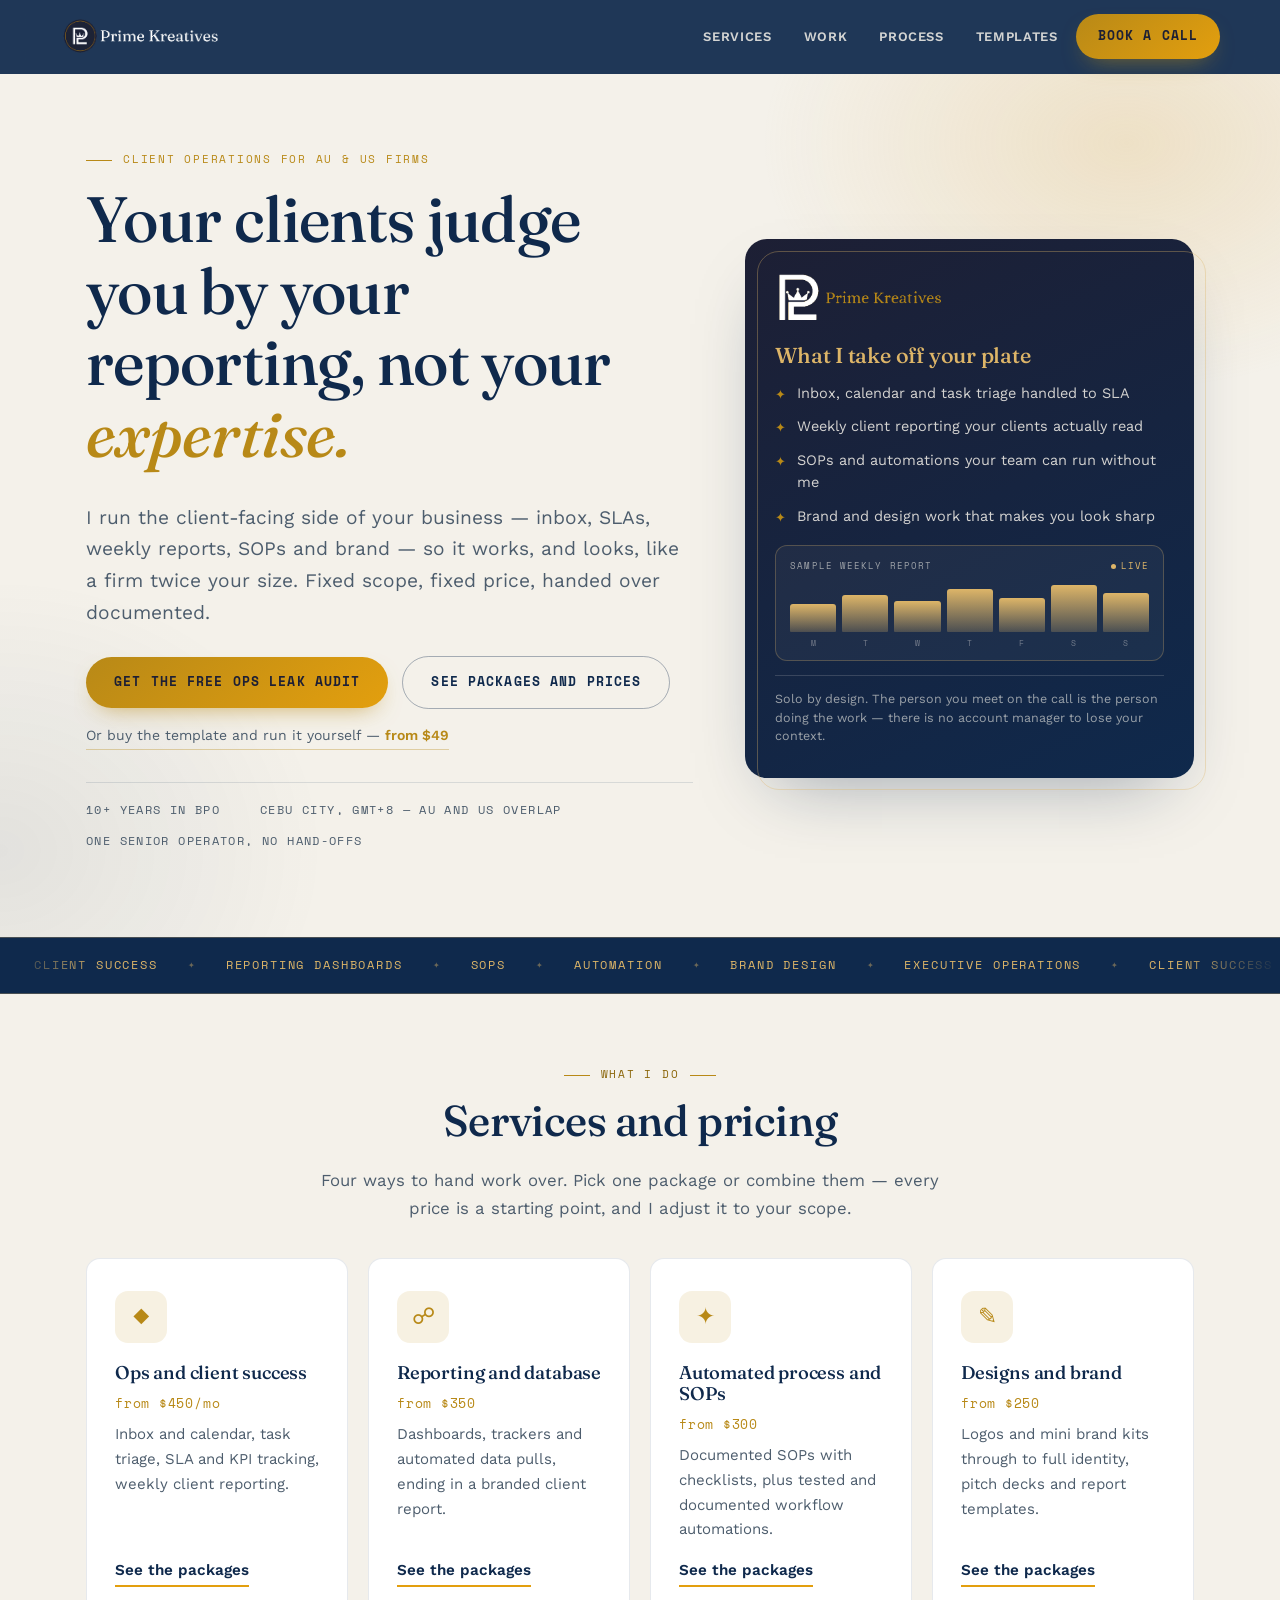
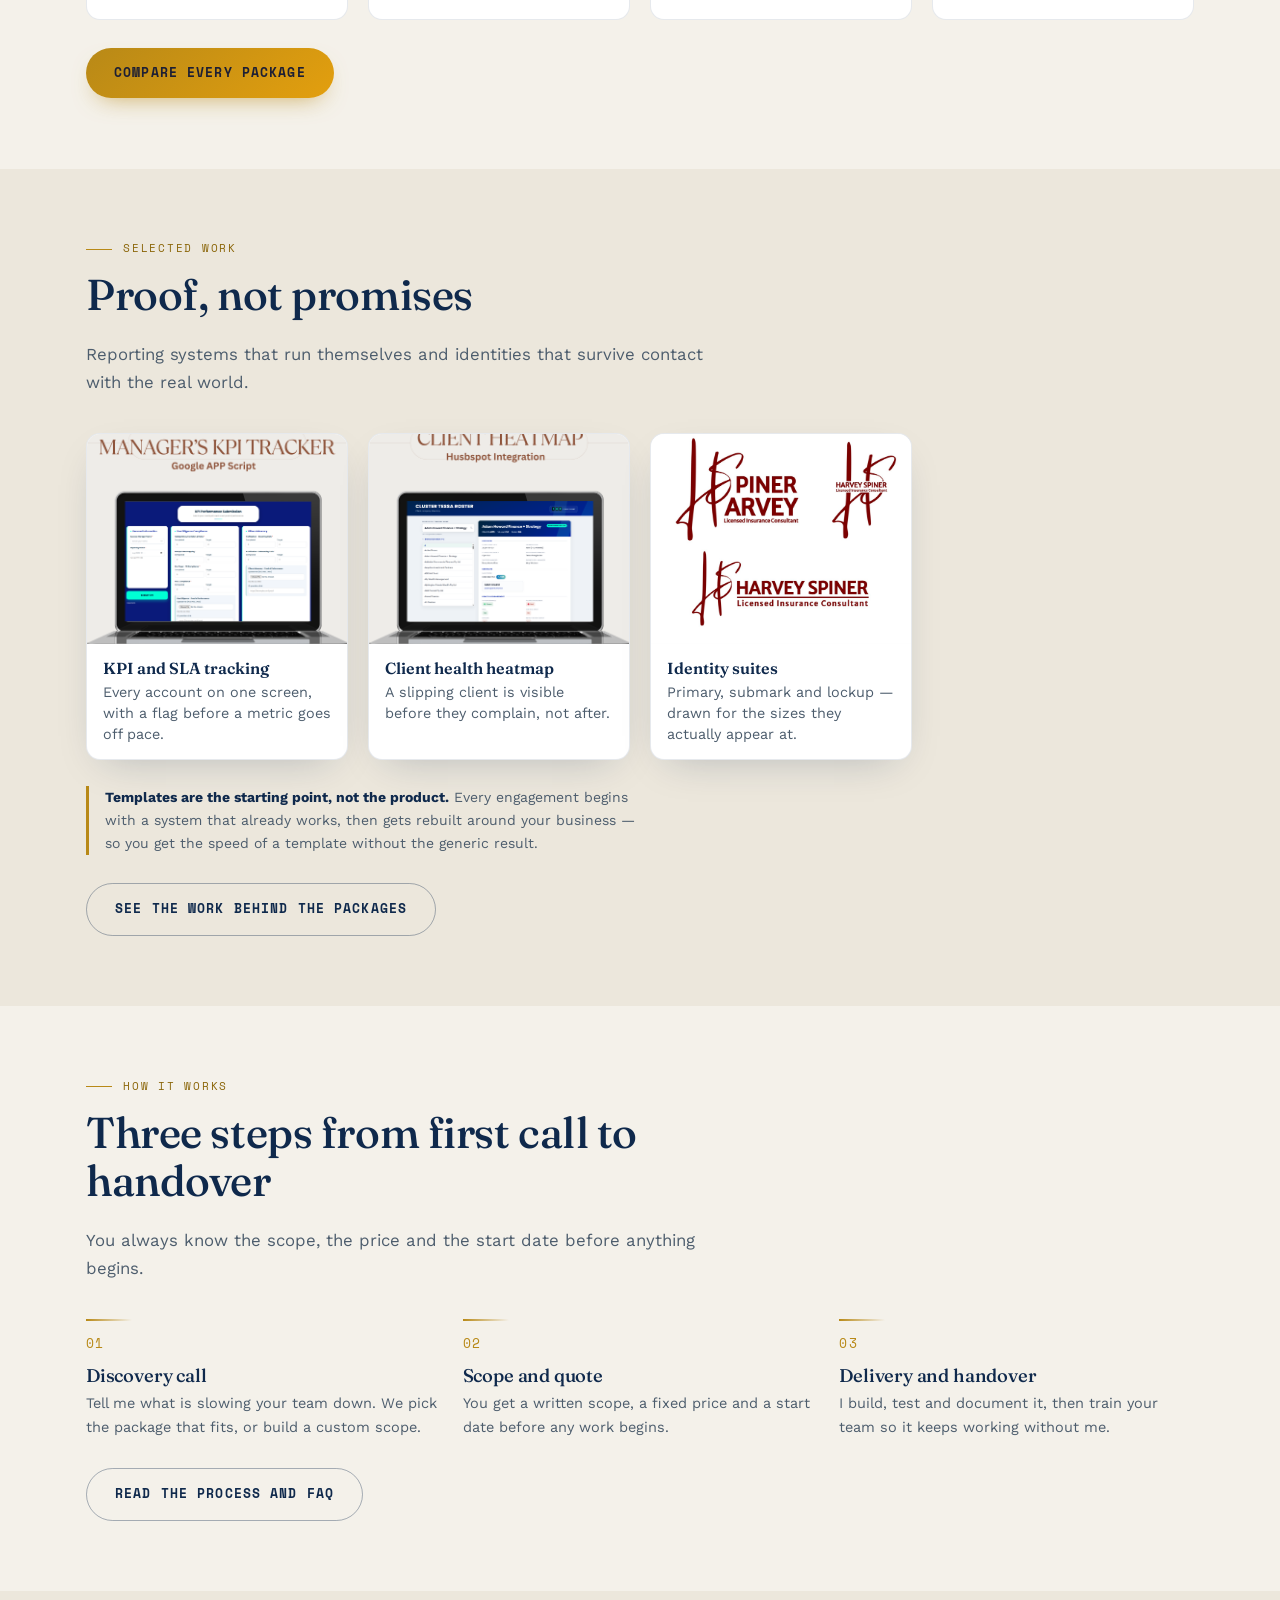
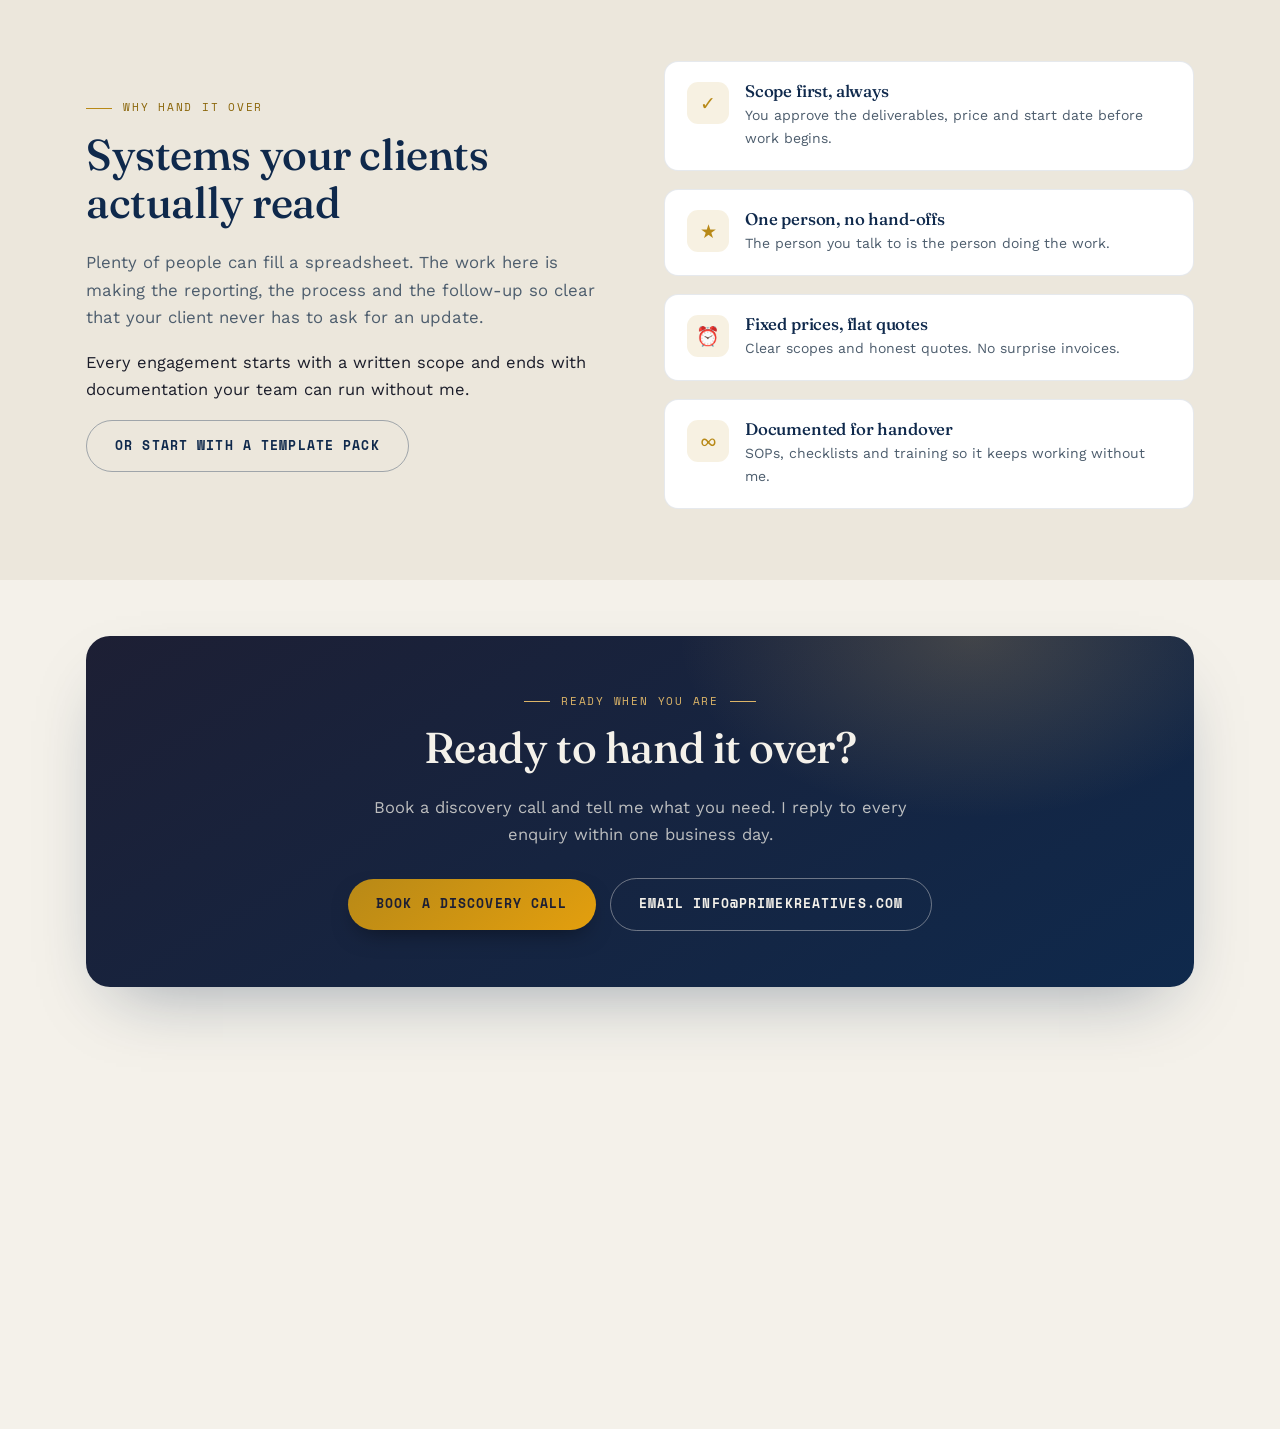
==== commit 767b2096: "Surface the template lane and tighten panel spacing" ====
--- a/index.html
+++ b/index.html
@@ -10,22 +10,52 @@
 <meta property="og:title" content="Prime Kreatives — your clients judge you by your reporting">
 <meta property="og:description" content="Client success, reporting, SOPs, automation and brand with clear package pricing. Fixed scope, fixed price, documented handover.">
 <meta property="og:type" content="website"><meta property="og:url" content="https://primekreatives.com/">
-<meta property="og:image" content="https://primekreatives.com/assets/opt/harvey-spiner-suite.jpg"><meta name="twitter:card" content="summary_large_image">
+<meta property="og:site_name" content="Prime Kreatives">
+<meta property="og:image" content="https://primekreatives.com/assets/og/home.png">
+<meta property="og:image:width" content="1200"><meta property="og:image:height" content="630">
+<meta property="og:image:alt" content="Prime Kreatives: your clients judge you by your reporting, not your expertise.">
+<meta name="twitter:card" content="summary_large_image">
+<meta name="twitter:image" content="https://primekreatives.com/assets/og/home.png">
 <link rel="preconnect" href="https://fonts.googleapis.com"><link rel="preconnect" href="https://fonts.gstatic.com" crossorigin>
 <link href="https://fonts.googleapis.com/css2?family=Fraunces:ital,opsz,wght@0,9..144,400;0,9..144,500;0,9..144,600;1,9..144,500&family=Work+Sans:wght@400;500;600;700&family=Space+Mono:wght@400;700&display=swap" rel="stylesheet">
-<link rel="stylesheet" href="/kit.css">
+<link rel="stylesheet" href="/kit.css?v=20261114">
 <style>
 .hero .eyebrow{margin-bottom:.9rem}
 .hero-visual .hv-title{color:var(--sand);font-size:1.35rem;margin:0 0 14px}
 .hero-visual .note{font-size:12.5px;color:rgba(244,241,234,.6);margin:.9rem 0 0;line-height:1.5;border-top:1px solid rgba(244,241,234,.16);padding-top:.85rem}
-.work-cards{display:grid;grid-template-columns:repeat(auto-fill,minmax(240px,1fr));gap:20px;margin-top:32px}
+/* quiet second lane: the product, on screen one, without stealing the service message */
+.hero-alt{display:inline-block;margin-top:15px;font-size:14px;color:var(--slate);text-decoration:none;border-bottom:1px solid rgba(184,137,23,.35);padding-bottom:2px;transition:color .15s,border-color .15s}
+.hero-alt b{color:var(--gold);font-weight:600}
+.hero-alt:hover{color:var(--navy);border-color:var(--gold)}
+/* sample report panel: makes the hero card read as a living deliverable, not a text list.
+   Decorative and explicitly labelled a sample; no client data or claimed results. */
+.hv-report{margin-top:18px;padding:13px 14px 9px;border:1px solid rgba(221,181,104,.28);border-radius:12px;background:rgba(244,241,234,.045)}
+.hv-report-top{display:flex;align-items:center;justify-content:space-between;font-family:var(--font-mono);font-size:8.5px;letter-spacing:.13em;text-transform:uppercase;color:rgba(244,241,234,.6);margin-bottom:9px}
+.hv-pulse{display:inline-flex;align-items:center;gap:5px;color:var(--sand)}
+.hv-pulse::before{content:"";width:5px;height:5px;border-radius:50%;background:var(--sand);box-shadow:0 0 0 0 rgba(221,181,104,.5);animation:hvPulse 2.4s infinite}
+@keyframes hvPulse{0%{box-shadow:0 0 0 0 rgba(221,181,104,.5)}70%{box-shadow:0 0 0 6px rgba(221,181,104,0)}100%{box-shadow:0 0 0 0 rgba(221,181,104,0)}}
+.hv-bars{display:flex;align-items:flex-end;gap:6px;height:50px}
+.hv-bars i{flex:1;height:var(--h);border-radius:3px 3px 1px 1px;background:linear-gradient(180deg,var(--sand),rgba(221,181,104,.24));transform:scaleY(0);transform-origin:bottom;transition:transform .9s var(--ease) .2s}
+.reveal.in .hv-bars i,.hv-report:hover .hv-bars i{transform:scaleY(1)}
+.hv-bars i:nth-child(2){transition-delay:.28s}.hv-bars i:nth-child(3){transition-delay:.36s}
+.hv-bars i:nth-child(4){transition-delay:.44s}.hv-bars i:nth-child(5){transition-delay:.52s}
+.hv-bars i:nth-child(6){transition-delay:.6s}.hv-bars i:nth-child(7){transition-delay:.68s}
+.hv-days{display:flex;gap:6px;margin-top:6px}
+.hv-days span{flex:1;text-align:center;font-family:var(--font-mono);font-size:7.5px;color:rgba(244,241,234,.4)}
+.work-cards{display:grid;grid-template-columns:repeat(auto-fill,minmax(240px,1fr));gap:20px;margin-top:26px}
 .work-cards a{display:block;text-decoration:none;background:#fff;border:1px solid rgba(15,41,76,.1);border-radius:var(--radius);overflow:hidden;box-shadow:var(--shadow);transition:transform .25s var(--ease),box-shadow .25s var(--ease)}
 .work-cards a:hover{transform:translateY(-3px);box-shadow:var(--shadow-lg)}
-.work-cards img{display:block;width:100%;height:210px;object-fit:cover;background:#e9e4d8}
+.work-cards img{display:block;width:100%;height:210px;object-fit:cover;background:#e9e4d8;transition:transform .6s var(--ease)}
+.work-cards a:hover img{transform:scale(1.045)}
 .work-cards span{display:block;padding:13px 16px 15px;font-size:.9rem;color:var(--slate);line-height:1.45}
 .work-cards b{display:block;font-family:var(--font-display);font-size:1rem;color:var(--navy);margin-bottom:2px;font-weight:600}
 .solo{margin-top:1.6rem;border-left:3px solid var(--gold);padding-left:16px;font-size:14px;color:var(--slate);max-width:62ch}
 .solo b{color:var(--navy)}
+@media (prefers-reduced-motion:reduce){
+  .hv-bars i{transform:scaleY(1)!important}
+  .hv-pulse::before{animation:none}
+  .work-cards a:hover img{transform:none}
+}
 </style>
 <script type="application/ld+json">{"@context":"https://schema.org","@type":"ProfessionalService","name":"Prime Kreatives","url":"https://primekreatives.com","email":"info@primekreatives.com","logo":"https://primekreatives.com/assets/logo-footer.png","slogan":"Where vision meets execution","description":"Client operations, reporting, SOPs, automation and brand for Australian and US firms.","priceRange":"$250-$2000","areaServed":[{"@type":"Country","name":"Australia"},{"@type":"Country","name":"United States"}],"address":{"@type":"PostalAddress","addressLocality":"Cebu City","addressCountry":"PH"},"sameAs":["https://www.linkedin.com/in/peter-lee-ba32251ba","https://www.facebook.com/prime.kreatives17","https://www.instagram.com/prime.kreatives"]}</script>
 </head>
@@ -39,6 +69,7 @@
 <h1>Your clients judge you by your reporting, not your <span class="gold">expertise.</span></h1>
 <p>I run the client-facing side of your business &mdash; inbox, SLAs, weekly reports, SOPs and brand &mdash; so it works, and looks, like a firm twice your size. Fixed scope, fixed price, handed over documented.</p>
 <div class="cta-row"><a class="btn" href="/discovery-call">Get the free Ops Leak Audit</a><a class="btn ghost" href="/services">See packages and prices</a></div>
+<a class="hero-alt" href="/digital/">Or buy the template and run it yourself &mdash; <b>from $49</b></a>
 <ul class="facts"><li>10+ years in BPO</li><li>Cebu City, GMT+8 &mdash; AU and US overlap</li><li>One senior operator, no hand-offs</li></ul>
 </div>
 <div class="hero-visual reveal">
@@ -50,6 +81,11 @@
 <li>SOPs and automations your team can run without me</li>
 <li>Brand and design work that makes you look sharp</li>
 </ul>
+<div class="hv-report" aria-hidden="true">
+  <div class="hv-report-top"><span>Sample weekly report</span><span class="hv-pulse">Live</span></div>
+  <div class="hv-bars"><i style="--h:56%"></i><i style="--h:74%"></i><i style="--h:62%"></i><i style="--h:86%"></i><i style="--h:69%"></i><i style="--h:94%"></i><i style="--h:79%"></i></div>
+  <div class="hv-days"><span>M</span><span>T</span><span>W</span><span>T</span><span>F</span><span>S</span><span>S</span></div>
+</div>
 <p class="note">Solo by design. The person you meet on the call is the person doing the work &mdash; there is no account manager to lose your context.</p>
 </div>
 </div></section>
@@ -137,6 +173,6 @@
 
 </main>
 <footer class="site-foot" id="site-footer"></footer>
-<script src="/kit.js" defer></script>
+<script src="/kit.js?v=20261114" defer></script>
 </body>
 </html>
--- a/kit.css
+++ b/kit.css
@@ -80,21 +80,21 @@
 .cta-row,.hero-cta{display:flex;flex-wrap:wrap;gap:14px;align-items:center;margin-top:1.75rem}
 
 /* ---------- hero / page head ---------- */
-.hero{position:relative;padding:clamp(60px,9vw,110px) 0 clamp(60px,8vw,100px);overflow:hidden;background:
+.hero{position:relative;padding:clamp(44px,6vw,80px) 0 clamp(44px,5.5vw,72px);overflow:hidden;background:
   radial-gradient(560px 380px at 88% 8%,rgba(221,181,104,.28),transparent 65%),
   radial-gradient(500px 420px at 0% 90%,rgba(15,41,76,.08),transparent 65%),var(--paper)}
-.hero .wrap{position:relative;display:grid;grid-template-columns:1.15fr .85fr;gap:60px;align-items:center}
+.hero .wrap{position:relative;display:grid;grid-template-columns:1.15fr .85fr;gap:52px;align-items:center}
 .hero h1{max-width:14ch}
 .hero h1 .gold,.page-head h1 .gold{color:var(--gold);font-style:italic}
 .hero p{color:var(--slate);font-size:clamp(1.05rem,1.6vw,1.2rem);max-width:52ch}
 .facts,.hero-stats{display:flex;gap:38px;margin-top:52px;flex-wrap:wrap;list-style:none;padding:0}
-.facts{padding-top:1.25rem;border-top:1px solid rgba(15,41,76,.12);gap:.75rem 2.5rem;margin-top:2.75rem}
+.facts{padding-top:1.1rem;border-top:1px solid rgba(15,41,76,.12);gap:.75rem 2.5rem;margin-top:2rem}
 .facts li{font-family:var(--font-mono);font-size:11.5px;letter-spacing:.12em;text-transform:uppercase;color:var(--slate)}
 .stat strong{display:block;font-family:var(--font-display);font-size:2rem;font-weight:600;color:var(--navy);line-height:1}
 .stat span{font-family:var(--font-mono);font-size:10.5px;letter-spacing:.12em;text-transform:uppercase;color:var(--slate)}
 
 /* hero visual card */
-.hero-visual{position:relative;isolation:isolate;background:linear-gradient(155deg,var(--indigo),var(--navy));border-radius:22px;padding:38px 34px;color:var(--paper);box-shadow:var(--shadow-lg)}
+.hero-visual{position:relative;isolation:isolate;background:linear-gradient(155deg,var(--indigo),var(--navy));border-radius:22px;padding:32px 30px;color:var(--paper);box-shadow:var(--shadow-lg)}
 .hero-visual::after{content:"";position:absolute;inset:12px -12px -12px 12px;border:1px solid rgba(221,181,104,.35);border-radius:22px;z-index:-1}
 .hero-visual img{width:170px;margin-bottom:20px}
 .hero-visual h3{color:var(--sand);font-size:1.35rem;margin-bottom:14px}
@@ -102,19 +102,19 @@
 .hero-visual li{display:flex;gap:11px;align-items:flex-start;font-size:14.5px;color:rgba(244,241,234,.85);line-height:1.5}
 .hero-visual li::before{content:"\2726";color:var(--gold);flex-shrink:0;font-size:13px;margin-top:2px}
 
-.page-head{padding:clamp(52px,7vw,86px) 0 clamp(40px,5vw,64px);border-bottom:1px solid rgba(15,41,76,.08);
+.page-head{padding:clamp(38px,5vw,60px) 0 clamp(28px,3.6vw,44px);border-bottom:1px solid rgba(15,41,76,.08);
   background:radial-gradient(520px 320px at 90% 0%,rgba(221,181,104,.24),transparent 65%),var(--paper)}
-.page-head h1{margin-bottom:14px;font-size:clamp(2.2rem,5vw,3.4rem);max-width:18ch}
+.page-head h1{margin-bottom:12px;font-size:clamp(2.2rem,5vw,3.4rem);max-width:18ch}
 .page-head p{color:var(--slate);font-size:1.1rem;max-width:58ch;margin:0}
 .page-head .crumb{font-size:.9rem;color:var(--gold);margin:0 0 .75rem}
 .page-head .crumb a{color:var(--gold)}
 
 /* ---------- sections ---------- */
-.sec{padding:clamp(64px,8vw,104px) 0}
-.sec.tight{padding:clamp(48px,6vw,76px) 0}
+.sec{padding:clamp(48px,5.5vw,76px) 0}
+.sec.tight{padding:clamp(36px,4.5vw,56px) 0}
 .alt{background:var(--paper2)}
 .lead{color:var(--slate);font-size:1.05rem}
-.section-head{max-width:640px;margin-bottom:52px}
+.section-head{max-width:640px;margin-bottom:36px}
 .section-head.centered{margin-inline:auto;text-align:center}
 .section-head p{color:var(--slate);font-size:1.05rem}
 .band{background:linear-gradient(150deg,var(--indigo) 0%,var(--navy) 90%);color:var(--paper)}
@@ -122,7 +122,7 @@
 .band p{color:rgba(244,241,234,.78)}
 
 /* ---------- cards ---------- */
-.cards{display:grid;grid-template-columns:repeat(auto-fit,minmax(min(100%,235px),1fr));gap:24px;margin-top:2rem}
+.cards{display:grid;grid-template-columns:repeat(auto-fit,minmax(min(100%,235px),1fr));gap:20px;margin-top:1.5rem}
 .card{background:#fff;border:1px solid rgba(15,41,76,.1);border-radius:var(--radius);padding:32px 28px;display:flex;flex-direction:column;transition:transform .22s var(--ease),box-shadow .22s var(--ease),border-color .22s}
 .card:hover{transform:translateY(-5px);box-shadow:var(--shadow);border-color:rgba(184,137,23,.45)}
 .card .icon{width:52px;height:52px;border-radius:13px;display:flex;align-items:center;justify-content:center;background:rgba(184,137,23,.12);color:var(--gold);font-size:23px;margin-bottom:20px}
@@ -133,7 +133,7 @@
 .card .link:hover{color:var(--gold)}
 
 /* ---------- process steps ---------- */
-.steps{counter-reset:step;list-style:none;padding:0;margin:2rem 0 0;display:grid;grid-template-columns:repeat(auto-fit,minmax(240px,1fr));gap:26px}
+.steps{counter-reset:step;list-style:none;padding:0;margin:1.5rem 0 0;display:grid;grid-template-columns:repeat(auto-fit,minmax(240px,1fr));gap:22px}
 .steps li{counter-increment:step;position:relative;padding-top:14px}
 .steps li::before{content:"0" counter(step);font-family:var(--font-mono);font-size:13px;color:var(--gold);letter-spacing:.1em;display:block;margin-bottom:12px}
 .steps li::after{content:"";position:absolute;top:0;left:0;width:46px;height:2px;background:linear-gradient(90deg,var(--gold),transparent)}
@@ -174,7 +174,7 @@
 .price-card .btn{margin-top:auto;justify-content:center}
 
 /* ---------- FAQ ---------- */
-.faq{margin-top:1.75rem;display:grid;gap:14px;max-width:780px}
+.faq{margin-top:1.25rem;display:grid;gap:14px;max-width:780px}
 .faq.centered{margin-inline:auto}
 .faq details{background:#fff;border:1px solid rgba(15,41,76,.12);border-radius:var(--radius);padding:0 24px;transition:border-color .18s}
 .faq details[open]{border-color:rgba(184,137,23,.5)}
@@ -185,7 +185,7 @@
 .faq details p{padding:0 0 22px;color:var(--slate);font-size:15px;margin:0;max-width:70ch}
 
 /* ---------- trust strip (navy, words animate toward the next panel) ---------- */
-.trust-strip{background:var(--navy);border-block:1px solid rgba(221,181,104,.28);padding:24px 0;overflow:hidden}
+.trust-strip{background:var(--navy);border-block:1px solid rgba(221,181,104,.28);padding:18px 0;overflow:hidden}
 .marquee{display:block;overflow:hidden;-webkit-mask-image:linear-gradient(90deg,transparent,#000 8%,#000 92%,transparent);mask-image:linear-gradient(90deg,transparent,#000 8%,#000 92%,transparent)}
 .marquee-track{display:flex;width:max-content;gap:0;animation:marquee 34s linear infinite}
 .marquee:hover .marquee-track{animation-play-state:paused}
@@ -212,7 +212,7 @@
 .quote .who span{font-size:12.5px;color:var(--slate)}
 
 /* ---------- CTA band ---------- */
-.cta-band{background:linear-gradient(150deg,var(--indigo),var(--navy));color:var(--paper);border-radius:24px;padding:clamp(46px,6vw,70px);text-align:center;position:relative;overflow:hidden;box-shadow:var(--shadow-lg)}
+.cta-band{background:linear-gradient(150deg,var(--indigo),var(--navy));color:var(--paper);border-radius:24px;padding:clamp(36px,4.5vw,56px);text-align:center;position:relative;overflow:hidden;box-shadow:var(--shadow-lg)}
 .cta-band::before{content:"";position:absolute;inset:0;background:radial-gradient(420px 260px at 80% 0%,rgba(221,181,104,.22),transparent 70%)}
 .cta-band>*{position:relative}
 .cta-band h2{color:var(--paper);max-width:22ch;margin-inline:auto}
@@ -220,7 +220,7 @@
 .cta-band .cta-row,.cta-band .hero-cta{justify-content:center}
 
 /* ---------- split ---------- */
-.split{display:grid;grid-template-columns:1fr 1fr;gap:56px;align-items:center}
+.split{display:grid;grid-template-columns:1fr 1fr;gap:48px;align-items:center}
 
 /* ---------- forms ---------- */
 .form-card{background:#fff;border:1px solid rgba(15,41,76,.12);border-radius:var(--radius);padding:clamp(1.25rem,3vw,2rem);box-shadow:var(--shadow)}
@@ -249,7 +249,7 @@
 
 /* ---------- footer (layout & styling carried over from the original site) ---------- */
 .site-foot{background:var(--indigo);color:rgba(244,241,234,.62);border-top:1px solid rgba(221,181,104,.18);font-size:.95rem}
-.foot-grid{display:grid;grid-template-columns:1.3fr 1fr 1fr;gap:36px;padding-block:52px 36px}
+.foot-grid{display:grid;grid-template-columns:1.3fr 1fr 1fr;gap:36px;padding-block:44px 30px}
 .foot-brand>img{display:block;width:240px;max-width:100%;height:auto}
 .foot-bio{font-size:13.5px;line-height:1.6;margin-top:14px;max-width:340px;color:rgba(244,241,234,.62)}
 .foot-social{display:flex;gap:10px;margin-top:18px}
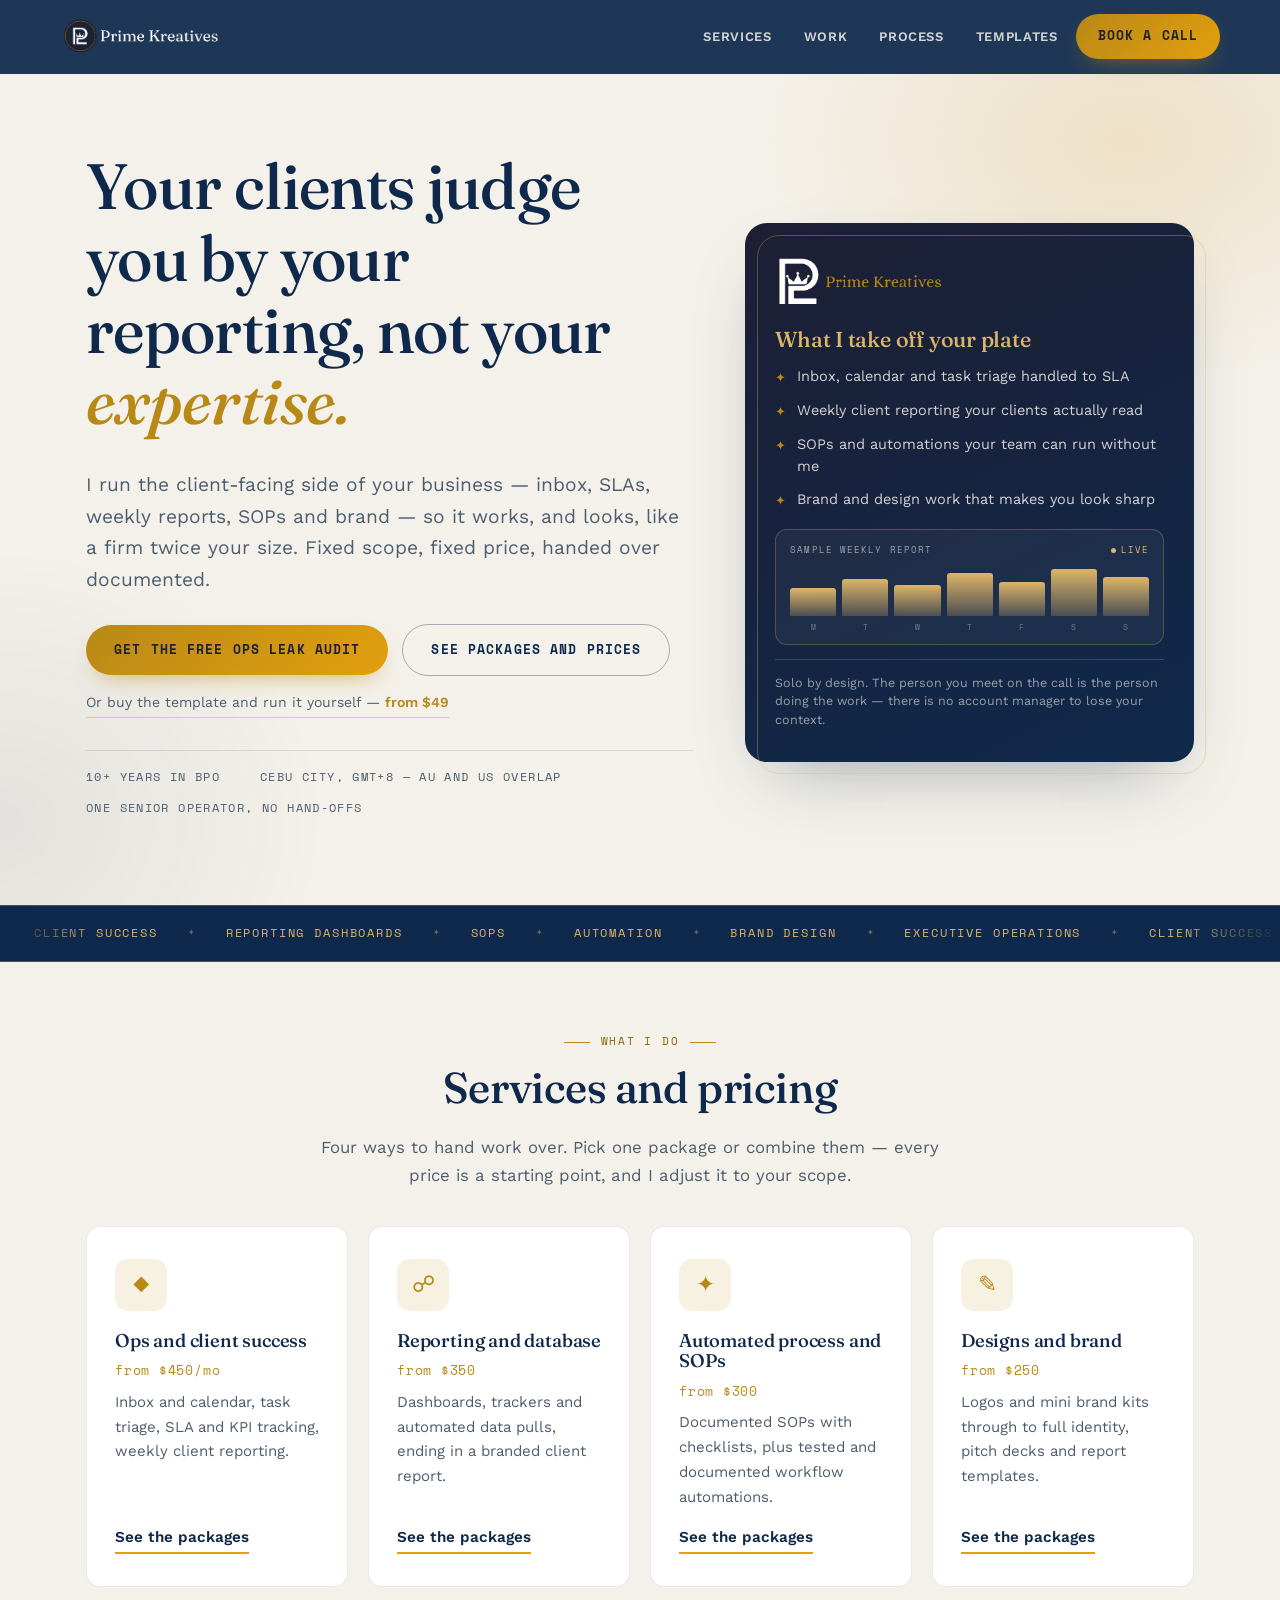
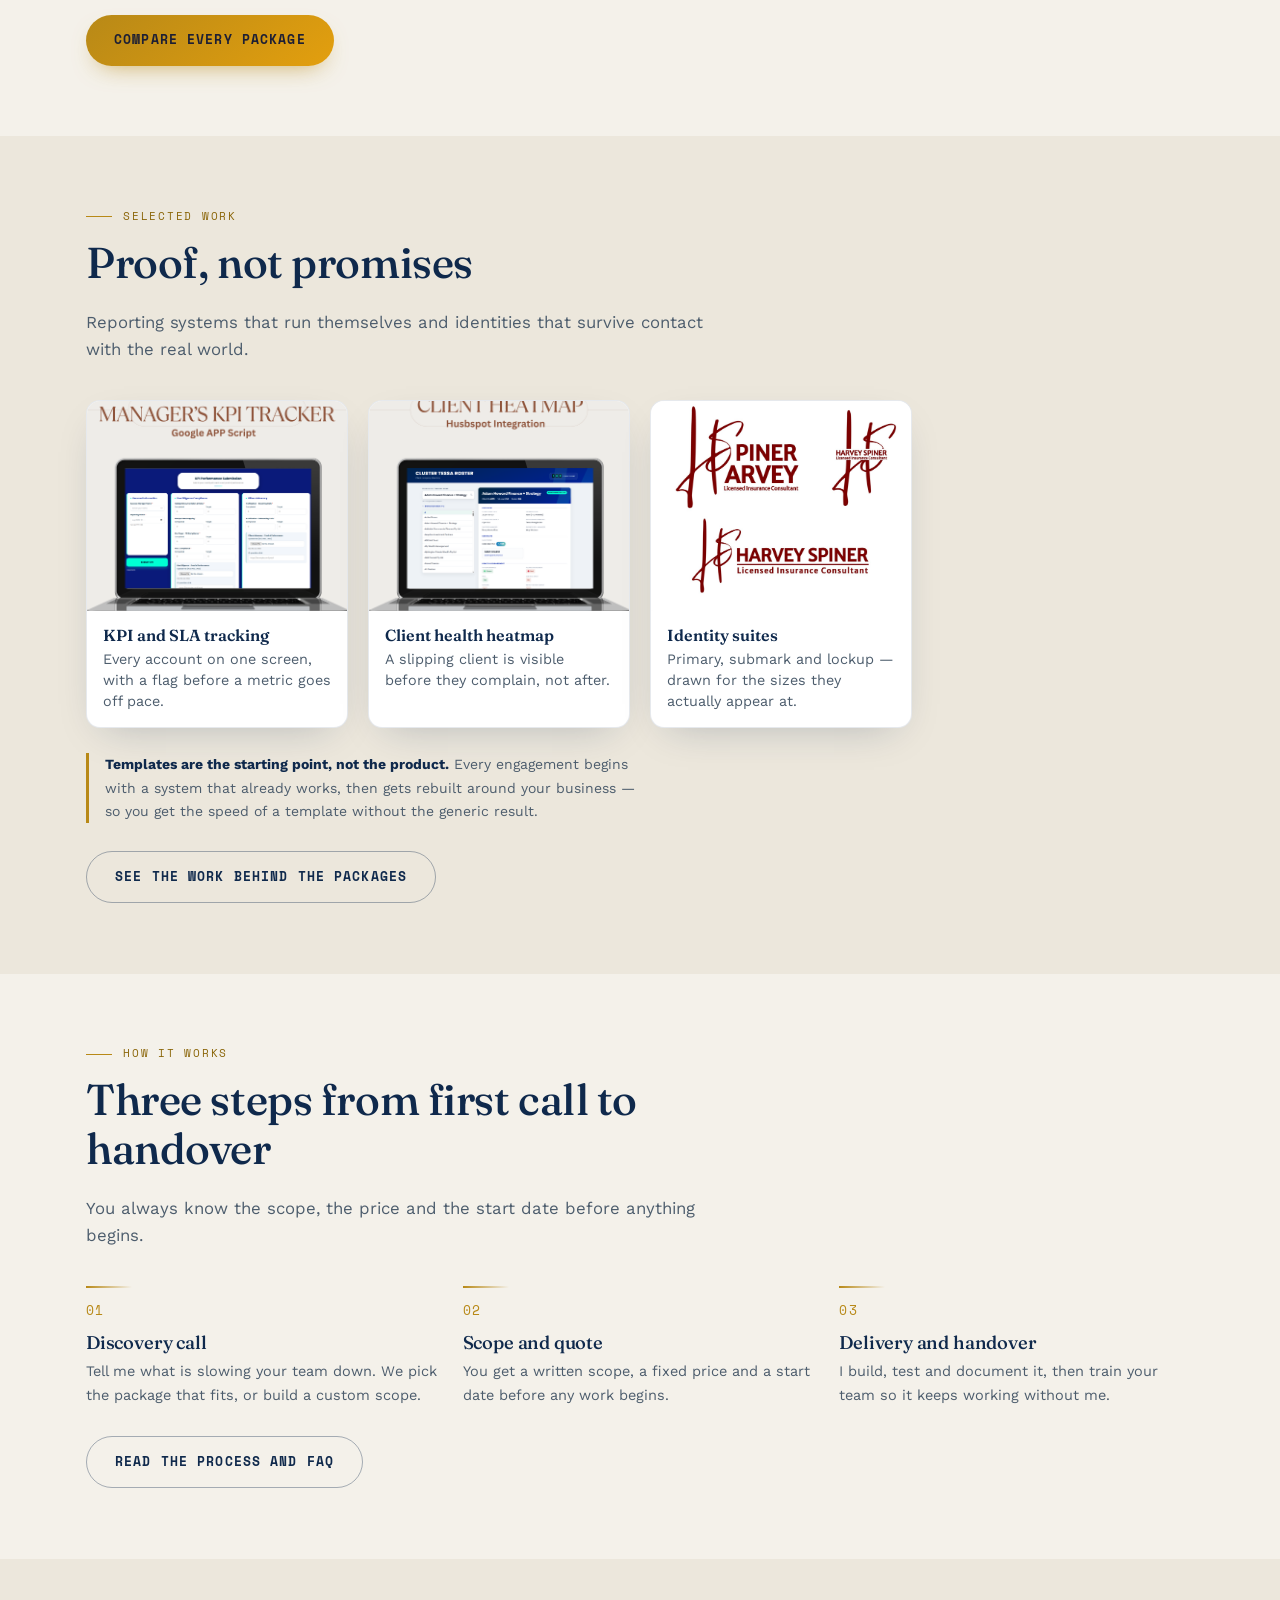
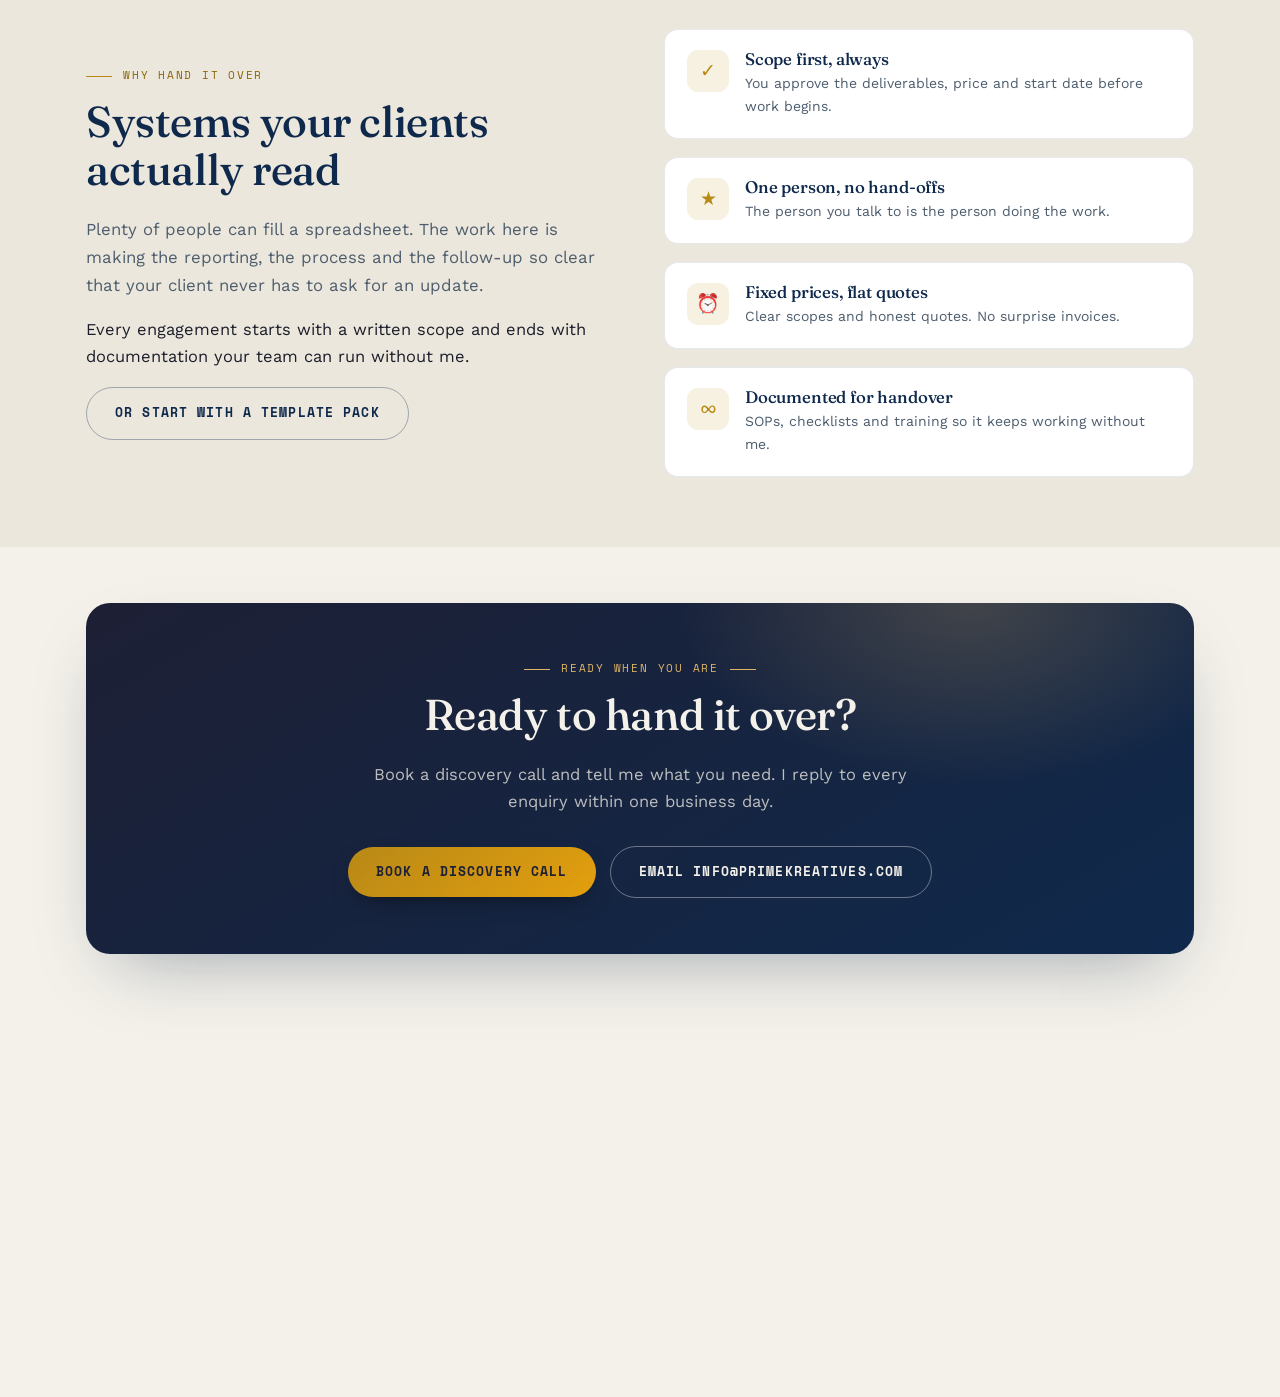
==== commit 335bb5f2: "Remove the hero eyebrow" ====
--- a/index.html
+++ b/index.html
@@ -20,7 +20,6 @@
 <link href="https://fonts.googleapis.com/css2?family=Fraunces:ital,opsz,wght@0,9..144,400;0,9..144,500;0,9..144,600;1,9..144,500&family=Work+Sans:wght@400;500;600;700&family=Space+Mono:wght@400;700&display=swap" rel="stylesheet">
 <link rel="stylesheet" href="/kit.css?v=20261114">
 <style>
-.hero .eyebrow{margin-bottom:.9rem}
 .hero-visual .hv-title{color:var(--sand);font-size:1.35rem;margin:0 0 14px}
 .hero-visual .note{font-size:12.5px;color:rgba(244,241,234,.6);margin:.9rem 0 0;line-height:1.5;border-top:1px solid rgba(244,241,234,.16);padding-top:.85rem}
 /* quiet second lane: the product, on screen one, without stealing the service message */
@@ -65,7 +64,6 @@
 
 <section class="hero"><div class="wrap">
 <div class="reveal wipe">
-<span class="eyebrow">Client operations for AU &amp; US firms</span>
 <h1>Your clients judge you by your reporting, not your <span class="gold">expertise.</span></h1>
 <p>I run the client-facing side of your business &mdash; inbox, SLAs, weekly reports, SOPs and brand &mdash; so it works, and looks, like a firm twice your size. Fixed scope, fixed price, handed over documented.</p>
 <div class="cta-row"><a class="btn" href="/discovery-call">Get the free Ops Leak Audit</a><a class="btn ghost" href="/services">See packages and prices</a></div>
